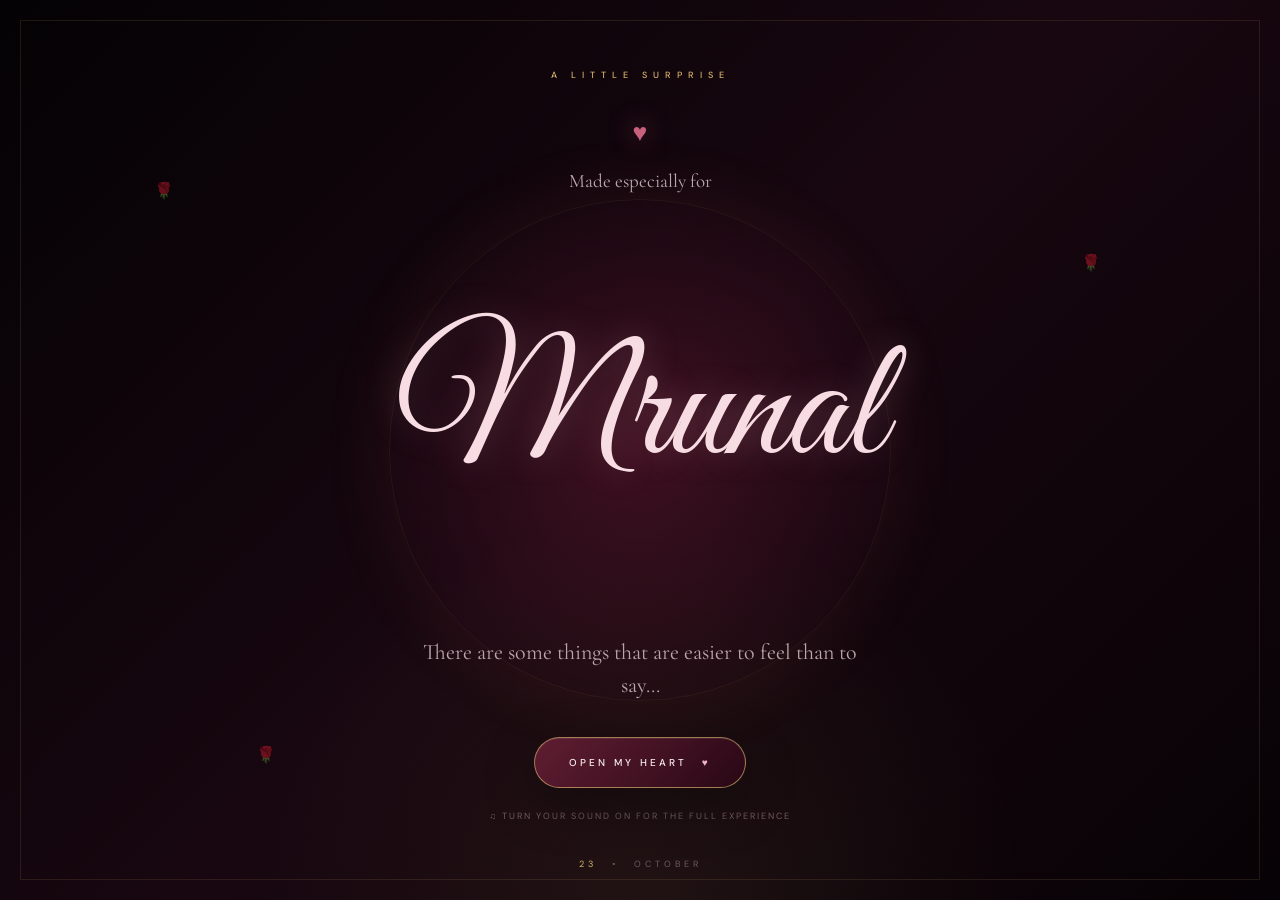
==== index.html @ 551e1558 "Move website files to root" ====
```html
<!DOCTYPE html>
<html lang="en">
<head>
    <meta charset="UTF-8">

    <meta name="viewport"
          content="width=device-width, initial-scale=1.0">

    <meta name="theme-color" content="#090306">

    <meta name="description"
          content="A special birthday surprise made with love for Mrunal.">

    <title>For Mrunal ❤️</title>

    <!-- Google Fonts -->
    <link rel="preconnect" href="https://fonts.googleapis.com">
    <link rel="preconnect"
          href="https://fonts.gstatic.com"
          crossorigin>

    <link href="https://fonts.googleapis.com/css2?family=Cormorant+Garamond:wght@300;400;500;600;700&family=DM+Sans:wght@300;400;500;600&family=Great+Vibes&display=swap"
          rel="stylesheet">

    <link rel="stylesheet" href="style.css">
</head>

<body>

    <!-- =========================================
         BACKGROUND
    ========================================== -->

    <div class="ambient-background">
        <div class="ambient-orb orb-one"></div>
        <div class="ambient-orb orb-two"></div>
        <div class="ambient-orb orb-three"></div>
    </div>


    <!-- =========================================
         MUSIC
    ========================================== -->

    <audio id="backgroundMusic"
           src="music/romantic_birthday_instrumental.mp3"
           loop>
    </audio>


    <!-- =========================================
         INTRO / OPENING
    ========================================== -->

    <section id="intro" class="intro-screen">

        <div class="intro-stars"></div>

        <div class="intro-petal petal-one">🌹</div>
        <div class="intro-petal petal-two">🌹</div>
        <div class="intro-petal petal-three">🌹</div>

        <div class="intro-content">

            <div class="intro-topline">
                A LITTLE SURPRISE
            </div>

            <div class="intro-heart">
                <span>♥</span>
            </div>

            <p class="intro-from">
                Made especially for
            </p>

            <h1 class="intro-name">
                Mrunal
            </h1>

            <p class="intro-message">
                There are some things that are
                easier to feel than to say...
            </p>

            <button id="openButton"
                    class="main-button">

                <span class="button-shine"></span>

                Open My Heart
                <b>♥</b>

            </button>

            <p class="sound-note">
                ♫ Turn your sound on for the full experience
            </p>

        </div>

        <div class="intro-bottom">
            <span>23</span>
            <i>•</i>
            <span>OCTOBER</span>
        </div>

    </section>


    <!-- =========================================
         MAIN WEBSITE
    ========================================== -->

    <main id="mainContent" class="hidden">


        <!-- =====================================
             HERO
        ====================================== -->

        <section class="hero section">

            <div class="hero-noise"></div>

            <div class="hero-glow"></div>

            <div class="hero-content">

                <div class="hero-date">
                    23 · OCTOBER · YOUR DAY
                </div>

                <p class="hero-small">
                   To The Girl Who make my life Beautiful
                </p>

                <h2>
                    Happy Birthday
                </h2>

                <h1 class="script hero-name">
                    Mrunal
                </h1>

                <div class="ornament">
                    <span></span>
                    <b>♥</b>
                    <span></span>
                </div>

                <p class="hero-description">
                    Today isn't just another date on the calendar.
                    It's the day the world became a little brighter
                    because you were born.
                </p>

                <div class="scroll-cue">
                    <span>OUR STORY BEGINS</span>
                    <div class="scroll-line"></div>
                    <div class="scroll-arrow">↓</div>
                </div>

            </div>

        </section>


        <!-- =====================================
             VIDEO
        ====================================== -->

        <section id="videoSection"
                 class="video-section section">

            <div class="section-heading reveal">

                <p class="eyebrow">
                    A LITTLE MEMORY
                </p>

                <h2>
                    Press play,
                    <br>
                    <em>and think of us.</em>
                </h2>

                <div class="gold-line"></div>

                <p>
                    I made this little piece of our story
                    especially for you.
                </p>

            </div>

            <div class="video-frame reveal">

                <div class="video-corner top-left"></div>
                <div class="video-corner top-right"></div>
                <div class="video-corner bottom-left"></div>
                <div class="video-corner bottom-right"></div>

                <video id="birthdayVideo"
                       playsinline
                       controls
                       preload="metadata">

                    <source src="video/mrunal-video.mp4"
                            type="video/mp4">

                    Your browser does not support video.
                </video>

            </div>

            <p class="video-note">
                Watch until the end, beautiful. ❤️
            </p>

        </section>


        <!-- =====================================
             LOVE LETTER
        ====================================== -->

        <section id="letterSection"
                 class="letter-section section">

            <div class="letter-wrapper">

                <div class="section-heading reveal">

                    <p class="eyebrow">
                        FROM MY HEART
                    </p>

                    <h2>
                        Words I wish
                        <br>
                        I could whisper to you
                    </h2>

                    <div class="gold-line"></div>

                </div>


                <div class="letter-card reveal">

                    <div class="letter-top">
                        <span>♥</span>
                        <small>FOR MRUNAL</small>
                        <span>♥</span>
                    </div>

                    <div class="letter-content">

                        <p class="letter-opening">
                            My dearest Mrunal,
                        </p>

                        <p>
                            I don't know if words will ever be enough
                            to explain what you mean to me, but today
                            I want to try.
                        </p>

                        <p>
                            You came into my life and somehow made
                            ordinary moments feel special. A simple
                            conversation, a smile, a look at you —
                            somehow all of it became a memory I want
                            to keep forever.
                        </p>

                        <p>
                            I love the little things about you.
                            The way you smile. The way you laugh.
                            The way you make even the smallest moments
                            feel important.
                        </p>

                        <p>
                            Sometimes I catch myself thinking about
                            how lucky I am that our paths crossed.
                            And honestly, I hope I never stop feeling
                            that way.
                        </p>

                        <p>
                            On your birthday, I just want you to know
                            how incredibly special you are to me.
                        </p>

                        <p>
                            I hope this new year of your life brings
                            you everything your heart wishes for.
                            And I hope I get to be there beside you,
                            making memories with you along the way.
                        </p>

                        <p>
                            No matter how many birthdays come and go,
                            I hope I always get the chance to remind
                            you how much you mean to me.
                        </p>

                        <p class="letter-ending">
                            Happy Birthday, beautiful.
                        </p>

                        <p class="signature">
                            Forever yours,
                            <br>
                            <span>Niranjan</span>
                        </p>

                    </div>

                    <div class="letter-seal">
                        ♥
                    </div>

                </div>

            </div>

        </section>


        <!-- =====================================
             MEMORIES
        ====================================== -->

        <section class="memories-section section">

            <div class="section-heading reveal">

                <p class="eyebrow">
                    OUR LITTLE WORLD
                </p>

                <h2>
                    Moments I never
                    <br>
                    want to forget
                </h2>

                <div class="gold-line"></div>

                <p>
                    Eight little pieces of our story.
                    And somehow, every picture has you in it.
                </p>

            </div>


            <div class="memory-grid">

                <div class="memory-card memory-one reveal">
                    <img src="images/photo1.png"
                         alt="Our memory">

                    <div class="memory-overlay">
                        <span>One of my favorites</span>
                        <b>♥</b>
                    </div>
                </div>


                <div class="memory-card memory-two reveal">
                    <img src="images/photo2.png"
                         alt="Our memory">

                    <div class="memory-overlay">
                        <span>A beautiful moment</span>
                        <b>♥</b>
                    </div>
                </div>


                <div class="memory-card memory-three reveal">
                    <img src="images/photo3.png"
                         alt="Our memory">

                    <div class="memory-overlay">
                        <span>That smile...</span>
                        <b>♥</b>
                    </div>
                </div>


                <div class="memory-card memory-four reveal">
                    <img src="images/photo4.png"
                         alt="Our memory">

                    <div class="memory-overlay">
                        <span>Forever memorable</span>
                        <b>♥</b>
                    </div>
                </div>


                <div class="memory-card memory-five reveal">
                    <img src="images/photo5.png"
                         alt="Our memory">

                    <div class="memory-overlay">
                        <span>Just us</span>
                        <b>♥</b>
                    </div>
                </div>


                <div class="memory-card memory-six reveal">
                    <img src="images/photo6.png"
                         alt="Our memory">

                    <div class="memory-overlay">
                        <span>Another little memory</span>
                        <b>♥</b>
                    </div>
                </div>


                <div class="memory-card memory-seven reveal">
                    <img src="images/photo7.png"
                         alt="Our memory">

                    <div class="memory-overlay">
                        <span>Always you</span>
                        <b>♥</b>
                    </div>
                </div>


                <div class="memory-card memory-eight reveal">
                    <img src="images/photo8.png"
                         alt="Our memory">

                    <div class="memory-overlay">
                        <span>My favorite person</span>
                        <b>♥</b>
                    </div>
                </div>

            </div>

        </section>


        <!-- =====================================
             LOVE REASONS
        ====================================== -->

        <section class="love-section section">

            <div class="section-heading reveal">

                <p class="eyebrow">
                    IF YOU EVER WONDER
                </p>

                <h2>
                    Why you mean
                    <br>
                    so much to me
                </h2>

                <div class="gold-line"></div>

            </div>


            <div class="love-grid">

                <article class="love-card reveal">

                    <div class="love-number">
                        01
                    </div>

                    <div class="love-icon">
                        ♥
                    </div>

                    <h3>
                        Your smile
                    </h3>

                    <p>
                        Somehow your smile can make even
                        the longest day feel a little lighter.
                    </p>

                </article>


                <article class="love-card reveal">

                    <div class="love-number">
                        02
                    </div>

                    <div class="love-icon">
                        ✦
                    </div>

                    <h3>
                        Your heart
                    </h3>

                    <p>
                        The kindness and warmth you carry
                        is something I admire more than words.
                    </p>

                </article>


                <article class="love-card reveal">

                    <div class="love-number">
                        03
                    </div>

                    <div class="love-icon">
                        ∞
                    </div>

                    <h3>
                        Being yourself
                    </h3>

                    <p>
                        I love you for exactly who you are.
                        No pretending. Just you.
                    </p>

                </article>


                <article class="love-card reveal">

                    <div class="love-number">
                        04
                    </div>

                    <div class="love-icon">
                        ♡
                    </div>

                    <h3>
                        The little things
                    </h3>

                    <p>
                        The tiny moments with you are often
                        the ones I remember the most.
                    </p>

                </article>

            </div>

        </section>


        <!-- =====================================
             SPECIAL MESSAGE
        ====================================== -->

        <section class="message-section section">

            <div class="message-stars"></div>

            <div class="message-container reveal">

                <p class="eyebrow">
                    ONE MORE THING
                </p>

                <h2>
                    If I could give you
                    <br>
                    one thing...
                </h2>

                <div class="gold-line"></div>

                <p class="big-message">
                    I would give you the ability
                    to see yourself through my eyes.
                </p>

                <div class="quote-mark">
                    “
                </div>

                <p class="message-small">
                    Then you would finally understand
                    just how beautiful, precious,
                    and special you are to me.
                </p>

            </div>

        </section>


        <!-- =====================================
             FINAL SURPRISE
        ====================================== -->

        <section class="final-section section">

            <div class="final-background-hearts"></div>

            <div id="heartExplosion"></div>

            <div class="final-content reveal">

                <div class="final-orbit">
                    <span>♥</span>
                </div>

                <div class="final-heart">
                    ♥
                </div>

                <p class="eyebrow">
                    AND FINALLY...
                </p>

                <h1 class="script">
                    Mrunal
                </h1>

                <div class="ornament">
                    <span></span>
                    <b>♥</b>
                    <span></span>
                </div>

                <p class="final-text">
                    Here's to more laughter,
                    more adventures,
                    more late-night conversations,
                    more memories,
                    and more moments together.
                </p>

                <p class="forever">
                    I love you ❤️
                </p>

                <p class="from">
                    — Niranjan
                </p>

                <button id="celebrateButton"
                        class="main-button celebration-button">

                    One More Surprise
                    <b>✨</b>

                </button>

            </div>

        </section>


        <!-- =====================================
             FOOTER
        ====================================== -->

        <footer>

            <div class="footer-heart">
                ♥
            </div>

            <p>
                Made with love by Niranjan
            </p>

            <span>
                For Mrunal · 23 October
            </span>

            <small>
                Some people become memories.
                You became my favorite one.
            </small>

        </footer>

    </main>


    <!-- =========================================
         MUSIC BUTTON
    ========================================== -->

    <button id="musicButton"
            class="music-button"
            aria-label="Toggle music">

        <span id="musicIcon">♫</span>

    </button>


    <!-- =========================================
         CURSOR HEART
    ========================================== -->

    <div id="cursorHeart">♥</div>


    <script src="script.js"></script>

</body>
</html>
```
---- style.css ----
```css
/* =========================================================
   ROMANTIC BIRTHDAY WEBSITE
   FOR MRUNAL ❤️
========================================================= */


/* =========================================================
   RESET
========================================================= */

* {
    margin: 0;
    padding: 0;
    box-sizing: border-box;
}

html {
    scroll-behavior: smooth;
}

body {
    background: #090306;
    color: #f9edf0;
    font-family: "DM Sans", sans-serif;
    overflow-x: hidden;
}

body.no-scroll {
    overflow: hidden;
}

img {
    width: 100%;
    display: block;
}

button {
    font-family: inherit;
}

button:focus-visible {
    outline: 2px solid #d9b56d;
    outline-offset: 4px;
}


/* =========================================================
   VARIABLES
========================================================= */

:root {

    --black: #090306;
    --deep-black: #050204;

    --wine: #3c0e1d;
    --wine-light: #681f36;

    --rose: #c9617d;
    --rose-light: #f0b4c4;
    --rose-pale: #f7dce3;

    --cream: #f9edf0;

    --gold: #d9b56d;
    --gold-light: #f0d79d;

    --muted: #bda8ae;
    --muted-dark: #79636a;

    --glass: rgba(255,255,255,.035);

    --border:
        rgba(217,181,109,.18);
}


/* =========================================================
   AMBIENT BACKGROUND
========================================================= */

.ambient-background {
    position: fixed;
    inset: 0;

    pointer-events: none;

    z-index: -5;

    overflow: hidden;

    background:
        radial-gradient(
            circle at 50% 20%,
            rgba(91,22,45,.18),
            transparent 35%
        ),
        #090306;
}

.ambient-orb {
    position: absolute;

    width: 40vw;
    height: 40vw;

    border-radius: 50%;

    filter: blur(100px);

    opacity: .15;

    animation: orbFloat 14s ease-in-out infinite alternate;
}

.orb-one {
    background: #8b3152;

    top: -15%;
    left: -15%;
}

.orb-two {
    background: #d9b56d;

    right: -20%;
    top: 30%;

    animation-delay: -5s;
}

.orb-three {
    background: #6b1736;

    left: 30%;
    bottom: -25%;

    animation-delay: -9s;
}

@keyframes orbFloat {

    from {
        transform: translate(0,0) scale(1);
    }

    to {
        transform: translate(50px,30px) scale(1.15);
    }
}


/* =========================================================
   INTRO
========================================================= */

.intro-screen {
    position: fixed;

    inset: 0;

    z-index: 9999;

    display: flex;
    align-items: center;
    justify-content: center;

    text-align: center;

    overflow: hidden;

    background:
        radial-gradient(
            circle at center,
            rgba(108,27,53,.45),
            transparent 38%
        ),
        radial-gradient(
            circle at 50% 100%,
            rgba(217,181,109,.08),
            transparent 35%
        ),
        linear-gradient(
            135deg,
            #040204,
            #180710,
            #070205
        );

    transition:
        opacity 1.4s ease,
        visibility 1.4s ease;
}

.intro-screen.hide {
    opacity: 0;
    visibility: hidden;
    pointer-events: none;
}

.intro-screen::before {
    content: "";

    position: absolute;

    inset: 20px;

    border: 1px solid rgba(217,181,109,.12);

    pointer-events: none;
}

.intro-screen::after {
    content: "";

    position: absolute;

    width: 500px;
    height: 500px;

    border-radius: 50%;

    border: 1px solid rgba(217,181,109,.07);

    box-shadow:
        0 0 100px rgba(217,181,109,.04);

    animation: introRing 12s linear infinite;
}

@keyframes introRing {

    from {
        transform: rotate(0deg) scale(.8);
    }

    to {
        transform: rotate(360deg) scale(1.15);
    }
}

.intro-content {
    position: relative;

    z-index: 3;

    max-width: 700px;

    padding: 30px;
}

.intro-topline {
    color: var(--gold);

    font-size: 9px;

    letter-spacing: 6px;

    font-weight: 500;
}

.intro-heart {
    margin: 35px 0 20px;

    font-size: 25px;

    color: var(--rose);

    animation: introHeart 2s ease-in-out infinite;
}

.intro-heart span {
    display: inline-block;

    text-shadow:
        0 0 25px rgba(201,97,125,.6);
}

@keyframes introHeart {

    0%,100% {
        transform: scale(1);
    }

    50% {
        transform: scale(1.25);
    }
}

.intro-from {
    color: var(--muted);

    font-family: "Cormorant Garamond", serif;

    font-size: 19px;

    margin-bottom: 5px;
}

.intro-name {
    font-family: "Great Vibes", cursive;

    font-weight: 400;

    font-size: clamp(90px,15vw,170px);

    line-height: .95;

    color: var(--rose-pale);

    text-shadow:
        0 0 35px rgba(240,180,196,.25);

    animation: nameGlow 4s ease-in-out infinite alternate;
}

@keyframes nameGlow {

    from {
        text-shadow:
            0 0 20px rgba(240,180,196,.15);
    }

    to {
        text-shadow:
            0 0 50px rgba(240,180,196,.4);
    }
}

.intro-message {
    max-width: 440px;

    margin: 25px auto 35px;

    color: #bca6ad;

    font-family: "Cormorant Garamond", serif;

    font-size: 22px;

    line-height: 1.5;
}

.sound-note {
    margin-top: 22px;

    color: #715b63;

    font-size: 9px;

    letter-spacing: 2px;

    text-transform: uppercase;
}

.intro-bottom {
    position: absolute;

    bottom: 30px;
    left: 0;
    right: 0;

    display: flex;

    justify-content: center;

    gap: 15px;

    color: #6f5960;

    font-size: 9px;

    letter-spacing: 4px;
}

.intro-bottom span:first-child {
    color: var(--gold);
}


/* =========================================================
   PETALS
========================================================= */

.intro-petal {
    position: absolute;

    opacity: .5;

    filter: grayscale(.2);

    animation: petalFloat 8s ease-in-out infinite;
}

.petal-one {
    left: 12%;
    top: 20%;

    animation-delay: -2s;
}

.petal-two {
    right: 14%;
    top: 28%;

    animation-delay: -5s;
}

.petal-three {
    left: 20%;
    bottom: 15%;

    animation-delay: -7s;
}

@keyframes petalFloat {

    0%,100% {
        transform:
            translateY(0)
            rotate(0deg);
    }

    50% {
        transform:
            translateY(-30px)
            rotate(25deg);
    }
}


/* =========================================================
   BUTTON
========================================================= */

.main-button {
    position: relative;

    border: 1px solid rgba(217,181,109,.65);

    background:
        linear-gradient(
            135deg,
            rgba(104,31,54,.9),
            rgba(42,8,22,.95)
        );

    color: var(--cream);

    padding: 18px 34px;

    border-radius: 100px;

    font-size: 10px;

    font-weight: 500;

    letter-spacing: 3px;

    text-transform: uppercase;

    cursor: pointer;

    overflow: hidden;

    box-shadow:
        0 15px 50px rgba(0,0,0,.35),
        inset 0 1px rgba(255,255,255,.08);

    transition:
        transform .4s ease,
        box-shadow .4s ease;
}

.main-button b {
    margin-left: 9px;

    color: var(--rose-light);
}

.button-shine {
    position: absolute;

    top: 0;
    left: -100%;

    width: 70%;
    height: 100%;

    background:
        linear-gradient(
            90deg,
            transparent,
            rgba(255,255,255,.2),
            transparent
        );

    transform: skewX(-20deg);

    transition: left .8s ease;
}

.main-button:hover .button-shine {
    left: 140%;
}

.main-button:hover {
    transform: translateY(-5px);

    box-shadow:
        0 20px 60px rgba(0,0,0,.5),
        0 0 30px rgba(217,181,109,.08);
}

.main-button:active {
    transform: translateY(-1px);
}


/* =========================================================
   MAIN
========================================================= */

.hidden {
    display: none;
}


/* =========================================================
   GENERAL SECTIONS
========================================================= */

.section {
    position: relative;

    min-height: 100vh;

    padding:
        140px 7vw;

    display: flex;

    flex-direction: column;

    justify-content: center;
}

.section-heading {
    position: relative;

    text-align: center;

    max-width: 800px;

    margin:
        0 auto 70px;
}

.eyebrow {
    color: var(--gold);

    font-size: 9px;

    letter-spacing: 5px;

    text-transform: uppercase;

    margin-bottom: 22px;
}

.section-heading h2 {
    font-family: "Cormorant Garamond", serif;

    font-size:
        clamp(48px, 7vw, 82px);

    font-weight: 400;

    line-height: .95;

    letter-spacing: -.5px;
}

.section-heading h2 em {
    color: var(--rose-light);

    font-weight: 400;
}

.section-heading > p:last-child {
    color: var(--muted);

    font-family: "Cormorant Garamond", serif;

    font-size: 20px;

    line-height: 1.6;

    margin-top: 25px;
}

.gold-line {
    position: relative;

    width: 80px;
    height: 1px;

    margin: 28px auto;

    background: var(--gold);
}

.gold-line::before,
.gold-line::after {
    content: "";

    position: absolute;

    top: 50%;

    width: 5px;
    height: 5px;

    border: 1px solid var(--gold);

    transform: translateY(-50%) rotate(45deg);
}

.gold-line::before {
    left: -8px;
}

.gold-line::after {
    right: -8px;
}


/* =========================================================
   HERO
========================================================= */

.hero {
    min-height: 100vh;

    overflow: hidden;

    background:
        radial-gradient(
            circle at 50% 40%,
            rgba(117,32,60,.25),
            transparent 38%
        );
}

.hero::before {
    content: "";

    position: absolute;

    inset: 0;

    background:
        linear-gradient(
            rgba(8,3,6,.15),
            rgba(8,3,6,.7)
        );
}

.hero::after {
    content: "";

    position: absolute;

    left: 50%;
    bottom: -300px;

    width: 700px;
    height: 700px;

    border-radius: 50%;

    border: 1px solid rgba(217,181,109,.06);

    transform: translateX(-50%);
}

.hero-content {
    position: relative;

    z-index: 2;

    text-align: center;

    max-width: 900px;

    margin: auto;
}

.hero-date {
    color: var(--gold);

    font-size: 9px;

    letter-spacing: 6px;

    margin-bottom: 35px;
}

.hero-small {
    color: #947d84;

    font-family: "Cormorant Garamond", serif;

    font-size: 18px;

    margin-bottom: 12px;
}

.hero h2 {
    font-family: "Cormorant Garamond", serif;

    font-size:
        clamp(45px, 7vw, 85px);

    font-weight: 300;

    line-height: .95;
}

.script {
    font-family: "Great Vibes", cursive;

    font-weight: 400;
}

.hero-name {
    color: var(--rose-light);

    font-size:
        clamp(100px, 16vw, 185px);

    line-height: .95;

    text-shadow:
        0 0 40px rgba(201,97,125,.2);
}

.ornament {
    display: flex;

    align-items: center;

    justify-content: center;

    gap: 15px;

    margin: 25px auto;
}

.ornament span {
    width: 55px;
    height: 1px;

    background:
        linear-gradient(
            90deg,
            transparent,
            var(--gold)
        );
}

.ornament span:last-child {
    background:
        linear-gradient(
            90deg,
            var(--gold),
            transparent
        );
}

.ornament b {
    color: var(--gold);

    font-size: 12px;
}

.hero-description {
    max-width: 560px;

    margin: 25px auto;

    color: var(--muted);

    font-family: "Cormorant Garamond", serif;

    font-size: 22px;

    line-height: 1.6;
}

.scroll-cue {
    margin-top: 75px;

    color: #705a62;

    font-size: 8px;

    letter-spacing: 4px;
}

.scroll-line {
    width: 1px;
    height: 35px;

    margin: 13px auto;

    background:
        linear-gradient(
            var(--gold),
            transparent
        );
}

.scroll-arrow {
    color: var(--gold);

    font-size: 17px;

    animation: scrollBounce 2s infinite;
}

@keyframes scrollBounce {

    0%,100% {
        transform: translateY(0);
    }

    50% {
        transform: translateY(7px);
    }
}


/* =========================================================
   VIDEO
========================================================= */

.video-section {
    background:
        linear-gradient(
            180deg,
            #090306,
            #12060c,
            #090306
        );
}

.video-frame {
    position: relative;

    width: min(1050px, 100%);

    margin: 0 auto;

    padding: 9px;

    background:
        linear-gradient(
            135deg,
            rgba(217,181,109,.22),
            rgba(255,255,255,.03),
            rgba(217,181,109,.15)
        );

    box-shadow:
        0 40px 120px rgba(0,0,0,.65);
}

.video-frame video {
    display: block;

    width: 100%;

    max-height: 72vh;

    background: #030103;
}

.video-corner {
    position: absolute;

    width: 35px;
    height: 35px;

    z-index: 2;

    pointer-events: none;
}

.top-left {
    top: -4px;
    left: -4px;

    border-top: 1px solid var(--gold);
    border-left: 1px solid var(--gold);
}

.top-right {
    top: -4px;
    right: -4px;

    border-top: 1px solid var(--gold);
    border-right: 1px solid var(--gold);
}

.bottom-left {
    bottom: -4px;
    left: -4px;

    border-bottom: 1px solid var(--gold);
    border-left: 1px solid var(--gold);
}

.bottom-right {
    bottom: -4px;
    right: -4px;

    border-bottom: 1px solid var(--gold);
    border-right: 1px solid var(--gold);
}

.video-note {
    text-align: center;

    margin-top: 22px;

    color: #806a72;

    font-family: "Cormorant Garamond", serif;

    font-size: 18px;
}


/* =========================================================
   LETTER
========================================================= */

.letter-section {
    background:
        radial-gradient(
            circle at center,
            rgba(106,29,53,.18),
            transparent 45%
        );
}

.letter-wrapper {
    width: min(900px, 100%);

    margin: auto;
}

.letter-card {
    position: relative;

    overflow: hidden;

    padding:
        clamp(35px, 7vw, 80px);

    background:
        linear-gradient(
            145deg,
            rgba(56,17,31,.92),
            rgba(21,6,13,.97)
        );

    border: 1px solid rgba(217,181,109,.22);

    box-shadow:
        0 40px 100px rgba(0,0,0,.45),
        inset 0 1px rgba(255,255,255,.035);
}

.letter-card::before {
    content: "";

    position: absolute;

    inset: 12px;

    border: 1px solid rgba(217,181,109,.07);

    pointer-events: none;
}

.letter-top {
    display: flex;

    align-items: center;

    justify-content: center;

    gap: 20px;

    margin-bottom: 45px;

    color: var(--gold);
}

.letter-top span {
    font-size: 12px;
}

.letter-top small {
    font-size: 8px;

    letter-spacing: 4px;
}

.letter-content {
    position: relative;

    z-index: 2;
}

.letter-card p {
    color: #d4c0c6;

    font-family: "Cormorant Garamond", serif;

    font-size: 21px;

    line-height: 1.85;

    margin-bottom: 25px;
}

.letter-opening {
    color: var(--rose-light) !important;

    font-size: 31px !important;

    margin-bottom: 30px !important;
}

.letter-ending {
    color: #f0d8df !important;

    font-size: 27px !important;

    margin-top: 50px;
}

.signature {
    text-align: right;

    color: #8f777f !important;

    margin-top: 35px;
}

.signature span {
    display: inline-block;

    color: var(--rose-light);

    font-family: "Great Vibes", cursive;

    font-size: 52px;

    margin-top: 5px;
}

.letter-seal {
    position: absolute;

    right: 30px;
    bottom: 25px;

    display: flex;

    align-items: center;
    justify-content: center;

    width: 55px;
    height: 55px;

    border-radius: 50%;

    color: var(--gold);

    font-size: 18px;

    border: 1px solid rgba(217,181,109,.3);

    background: rgba(217,181,109,.04);

    transform: rotate(-12deg);
}


/* =========================================================
   MEMORIES
========================================================= */

.memories-section {
    background: #070205;
}

.memory-grid {
    width: min(1200px, 100%);

    margin: 0 auto;

    display: grid;

    grid-template-columns:
        repeat(4, 1fr);

    grid-auto-rows: 250px;

    gap: 14px;
}

.memory-card {
    position: relative;

    overflow: hidden;

    background: #12060c;

    border: 1px solid rgba(255,255,255,.08);

    box-shadow:
        0 15px 50px rgba(0,0,0,.25);

    transition:
        transform .5s ease,
        border-color .5s ease;
}

.memory-card::after {
    content: "";

    position: absolute;

    inset: 0;

    background:
        linear-gradient(
            135deg,
            rgba(255,255,255,.05),
            transparent 35%
        );

    pointer-events: none;
}

.memory-card:hover {
    transform: translateY(-7px);

    border-color:
        rgba(217,181,109,.35);
}

.memory-card img {
    width: 100%;
    height: 100%;

    object-fit: cover;

    transition:
        transform 1s cubic-bezier(.2,.7,.2,1),
        filter .7s ease;
}

.memory-card:hover img {
    transform: scale(1.08);

    filter:
        brightness(.75)
        saturate(1.1);
}

.memory-one {
    grid-column: span 2;
    grid-row: span 2;
}

.memory-five {
    grid-column: span 2;
}

.memory-eight {
    grid-row: span 2;
}

.memory-overlay {
    position: absolute;

    left: 0;
    right: 0;
    bottom: 0;

    padding:
        60px 22px 20px;

    background:
        linear-gradient(
            transparent,
            rgba(0,0,0,.85)
        );

    transform: translateY(8px);

    opacity: 0;

    transition:
        opacity .4s ease,
        transform .4s ease;
}

.memory-card:hover .memory-overlay {
    opacity: 1;

    transform: translateY(0);
}

.memory-overlay span {
    color: white;

    font-family: "Cormorant Garamond", serif;

    font-size: 21px;
}

.memory-overlay b {
    color: var(--rose-light);

    margin-left: 8px;
}


/* =========================================================
   LOVE CARDS
========================================================= */

.love-section {
    background:
        linear-gradient(
            180deg,
            #090306,
            #150710,
            #090306
        );
}

.love-grid {
    width: min(1100px,100%);

    margin: auto;

    display: grid;

    grid-template-columns:
        repeat(2,1fr);

    gap: 20px;
}

.love-card {
    position: relative;

    min-height: 290px;

    padding: 45px;

    overflow: hidden;

    border: 1px solid rgba(217,181,109,.13);

    background:
        linear-gradient(
            145deg,
            rgba(255,255,255,.035),
            rgba(255,255,255,.012)
        );

    transition:
        transform .5s ease,
        border-color .5s ease,
        background .5s ease;
}

.love-card::before {
    content: "";

    position: absolute;

    width: 200px;
    height: 200px;

    right: -100px;
    bottom: -100px;

    border-radius: 50%;

    background:
        rgba(201,97,125,.08);

    transition:
        transform .6s ease;
}

.love-card:hover {
    transform: translateY(-9px);

    border-color:
        rgba(217,181,109,.3);

    background:
        rgba(103,29,52,.13);
}

.love-card:hover::before {
    transform: scale(1.6);
}

.love-number {
    color: #735c64;

    font-size: 9px;

    letter-spacing: 4px;
}

.love-icon {
    color: var(--rose);

    font-size: 30px;

    margin: 20px 0;
}

.love-card h3 {
    position: relative;

    font-family: "Cormorant Garamond", serif;

    font-size: 32px;

    font-weight: 500;

    margin-bottom: 10px;
}

.love-card p {
    position: relative;

    max-width: 420px;

    color: var(--muted);

    font-family: "Cormorant Garamond", serif;

    font-size: 18px;

    line-height: 1.65;
}


/* =========================================================
   MESSAGE
========================================================= */

.message-section {
    min-height: 90vh;

    overflow: hidden;

    text-align: center;

    background:
        radial-gradient(
            circle at center,
            rgba(112,29,57,.3),
            transparent 45%
        );
}

.message-container {
    position: relative;

    z-index: 2;

    max-width: 900px;

    margin: auto;
}

.message-container h2 {
    font-family: "Cormorant Garamond", serif;

    font-size:
        clamp(48px, 7vw, 80px);

    font-weight: 400;

    line-height: 1.02;
}

.big-message {
    color: #f1cbd4;

    font-family: "Cormorant Garamond", serif;

    font-size:
        clamp(32px,5vw,58px);

    line-height: 1.2;

    margin:
        55px auto 25px;

    max-width: 850px;
}

.quote-mark {
    color: var(--gold);

    font-family: "Cormorant Garamond", serif;

    font-size: 75px;

    line-height: .5;

    opacity: .5;

    margin-top: 40px;
}

.message-small {
    max-width: 620px;

    margin: auto;

    color: #9c858c;

    font-family: "Cormorant Garamond", serif;

    font-size: 21px;

    line-height: 1.6;
}


/* =========================================================
   FINAL SECTION
========================================================= */

.final-section {
    min-height: 100vh;

    overflow: hidden;

    text-align: center;

    background:
        radial-gradient(
            circle at center,
            rgba(122,35,65,.5),
            transparent 42%
        ),
        #070205;
}

.final-content {
    position: relative;

    z-index: 10;

    max-width: 800px;

    margin: auto;
}

.final-heart {
    color: #dc718d;

    font-size: 58px;

    text-shadow:
        0 0 35px rgba(220,113,141,.4);

    animation:
        finalHeartBeat 1.4s infinite;
}

@keyframes finalHeartBeat {

    0%,100% {
        transform: scale(1);
    }

    50% {
        transform: scale(1.18);
    }
}

.final-orbit {
    position: absolute;

    top: -35px;
    left: 50%;

    width: 160px;
    height: 160px;

    border: 1px solid rgba(217,181,109,.08);

    border-radius: 50%;

    transform:
        translateX(-50%)
        rotate(0deg);

    animation:
        orbitSpin 12s linear infinite;
}

.final-orbit span {
    position: absolute;

    top: -7px;
    left: 50%;

    color: var(--gold);

    font-size: 11px;

    transform: translateX(-50%);
}

@keyframes orbitSpin {

    to {
        transform:
            translateX(-50%)
            rotate(360deg);
    }
}

.final-content .script {
    color: var(--rose-light);

    font-size:
        clamp(105px,16vw,190px);

    line-height: .9;

    text-shadow:
        0 0 40px rgba(201,97,125,.22);
}

.final-text {
    max-width: 620px;

    margin: 30px auto;

    color: var(--muted);

    font-family: "Cormorant Garamond", serif;

    font-size: 23px;

    line-height: 1.65;
}

.forever {
    color: #efb3c2;

    font-family: "Great Vibes", cursive;

    font-size: 53px;

    margin:
        35px 0 5px;
}

.from {
    color: #806a72;

    margin-bottom: 38px;

    font-size: 11px;

    letter-spacing: 2px;
}

.celebration-button {
    margin-top: 5px;
}


/* =========================================================
   HEART PARTICLES
========================================================= */

.heart-particle {
    position: fixed;

    pointer-events: none;

    z-index: 8000;

    color: var(--rose-light);

    text-shadow:
        0 0 15px rgba(201,97,125,.4);

    animation:
        floatHeart 5s linear forwards;
}

@keyframes floatHeart {

    0% {
        transform:
            translateY(20px)
            rotate(0deg)
            scale(.5);

        opacity: 0;
    }

    15% {
        opacity: 1;
    }

    100% {
        transform:
            translateY(-110vh)
            rotate(360deg)
            scale(1.3);

        opacity: 0;
    }
}


/* =========================================================
   SPARKLES
========================================================= */

.sparkle {
    position: fixed;

    z-index: 7000;

    pointer-events: none;

    color: var(--gold);

    font-size: 12px;

    animation:
        sparkleAnimation 2s ease-out forwards;
}

@keyframes sparkleAnimation {

    0% {
        opacity: 0;
        transform: scale(0);
    }

    30% {
        opacity: 1;
        transform: scale(1.3);
    }

    100% {
        opacity: 0;
        transform: scale(0);
    }
}


/* =========================================================
   CONFETTI
========================================================= */

.confetti {
    position: fixed;

    top: -20px;

    z-index: 9000;

    pointer-events: none;

    animation:
        confettiFall 4s linear forwards;
}

@keyframes confettiFall {

    0% {
        transform:
            translateY(0)
            rotate(0deg);

        opacity: 1;
    }

    100% {
        transform:
            translateY(110vh)
            rotate(720deg);

        opacity: 0;
    }
}


/* =========================================================
   MUSIC BUTTON
========================================================= */

.music-button {
    position: fixed;

    right: 22px;
    bottom: 22px;

    z-index: 5000;

    width: 52px;
    height: 52px;

    border-radius: 50%;

    border: 1px solid rgba(217,181,109,.45);

    background:
        rgba(28,7,15,.9);

    color: var(--gold);

    cursor: pointer;

    font-size: 20px;

    backdrop-filter: blur(15px);

    box-shadow:
        0 10px 35px rgba(0,0,0,.35);

    transition:
        transform .3s ease;
}

.music-button:hover {
    transform: scale(1.08);
}

.music-button.playing {
    animation:
        musicPulse 1.5s infinite;
}

@keyframes musicPulse {

    0%,100% {
        box-shadow:
            0 0 0 0 rgba(217,181,109,.15);
    }

    50% {
        box-shadow:
            0 0 0 12px rgba(217,181,109,0);
    }
}


/* =========================================================
   CURSOR HEART
========================================================= */

#cursorHeart {
    position: fixed;

    z-index: 10000;

    pointer-events: none;

    color: rgba(217,181,109,.7);

    font-size: 10px;

    opacity: 0;

    transform:
        translate(-50%,-50%);

    transition:
        opacity .2s ease;
}


/* =========================================================
   FOOTER
========================================================= */

footer {
    padding:
        55px 20px 45px;

    text-align: center;

    background: #040204;

    color: #69535b;

    font-size: 9px;

    letter-spacing: 3px;

    text-transform: uppercase;
}

.footer-heart {
    color: var(--rose);

    font-size: 18px;

    margin-bottom: 20px;

    animation:
        finalHeartBeat 1.8s infinite;
}

footer span {
    display: block;

    color: #806b73;

    margin-top: 12px;
}

footer small {
    display: block;

    margin-top: 25px;

    color: #493a40;

    font-family: "Cormorant Garamond", serif;

    font-size: 14px;

    letter-spacing: 1px;

    text-transform: none;
}


/* =========================================================
   REVEAL ANIMATIONS
========================================================= */

.reveal {
    opacity: 0;

    transform:
        translateY(45px);

    transition:
        opacity 1s ease,
        transform 1s cubic-bezier(.2,.7,.2,1);
}

.reveal.visible {
    opacity: 1;

    transform:
        translateY(0);
}


/* =========================================================
   MEMORY STAGGER
========================================================= */

.memory-card:nth-child(2) {
    transition-delay: .08s;
}

.memory-card:nth-child(3) {
    transition-delay: .14s;
}

.memory-card:nth-child(4) {
    transition-delay: .20s;
}

.memory-card:nth-child(5) {
    transition-delay: .26s;
}

.memory-card:nth-child(6) {
    transition-delay: .32s;
}

.memory-card:nth-child(7) {
    transition-delay: .38s;
}

.memory-card:nth-child(8) {
    transition-delay: .44s;
}


/* =========================================================
   MOBILE
========================================================= */

@media (max-width: 800px) {

    .section {
        padding:
            100px 20px;
    }

    .section-heading {
        margin-bottom: 50px;
    }

    .intro-screen::before {
        inset: 12px;
    }

    .intro-screen::after {
        width: 350px;
        height: 350px;
    }

    .intro-message {
        font-size: 20px;
    }

    .hero-description {
        font-size: 20px;
    }

    .scroll-cue {
        margin-top: 50px;
    }

    .memory-grid {
        grid-template-columns:
            repeat(2,1fr);

        grid-auto-rows: 230px;

        gap: 9px;
    }

    .memory-one {
        grid-column: span 2;
        grid-row: span 2;
    }

    .memory-five {
        grid-column: span 2;
    }

    .memory-eight {
        grid-row: span 2;
    }

    .memory-overlay {
        opacity: 1;

        transform: translateY(0);

        padding:
            45px 12px 12px;
    }

    .memory-overlay span {
        font-size: 17px;
    }

    .love-grid {
        grid-template-columns: 1fr;
    }

    .love-card {
        min-height: 250px;

        padding: 32px;
    }

    .letter-card {
        padding:
            40px 25px;
    }

    .letter-card::before {
        inset: 8px;
    }

    .letter-card p {
        font-size: 19px;
    }

    .letter-opening {
        font-size: 27px !important;
    }

    .signature span {
        font-size: 45px;
    }

    .final-text {
        font-size: 20px;
    }

    .forever {
        font-size: 45px;
    }

}


/* =========================================================
   SMALL PHONES
========================================================= */

@media (max-width: 480px) {

    .section {
        padding:
            85px 17px;
    }

    .intro-content {
        padding: 20px;
    }

    .intro-topline {
        letter-spacing: 4px;
    }

    .intro-name {
        font-size: 90px;
    }

    .intro-message {
        font-size: 19px;
    }

    .main-button {
        padding:
            16px 24px;

        font-size: 9px;

        letter-spacing: 2px;
    }

    .hero-date {
        letter-spacing: 4px;
    }

    .hero-small {
        font-size: 16px;
    }

    .hero-description {
        font-size: 19px;
    }

    .memory-grid {
        grid-template-columns: 1fr;

        grid-auto-rows: 320px;
    }

    .memory-one,
    .memory-five,
    .memory-eight {
        grid-column: auto;
        grid-row: auto;
    }

    .memory-card {
        min-height: 320px;
    }

    .letter-card p {
        font-size: 18px;

        line-height: 1.75;
    }

    .letter-ending {
        font-size: 24px !important;
    }

    .love-card {
        padding: 28px;

        min-height: 230px;
    }

    .message-container h2 {
        font-size: 43px;
    }

    .big-message {
        font-size: 31px;
    }

    .message-small {
        font-size: 19px;
    }

    .music-button {
        width: 46px;
        height: 46px;

        right: 15px;
        bottom: 15px;
    }

    .intro-petal {
        display: none;
    }
}


/* =========================================================
   REDUCED MOTION
========================================================= */

@media (prefers-reduced-motion: reduce) {

    *,
    *::before,
    *::after {
        scroll-behavior: auto !important;

        animation-duration: .01ms !important;
        animation-iteration-count: 1 !important;

        transition-duration: .01ms !important;
    }
}
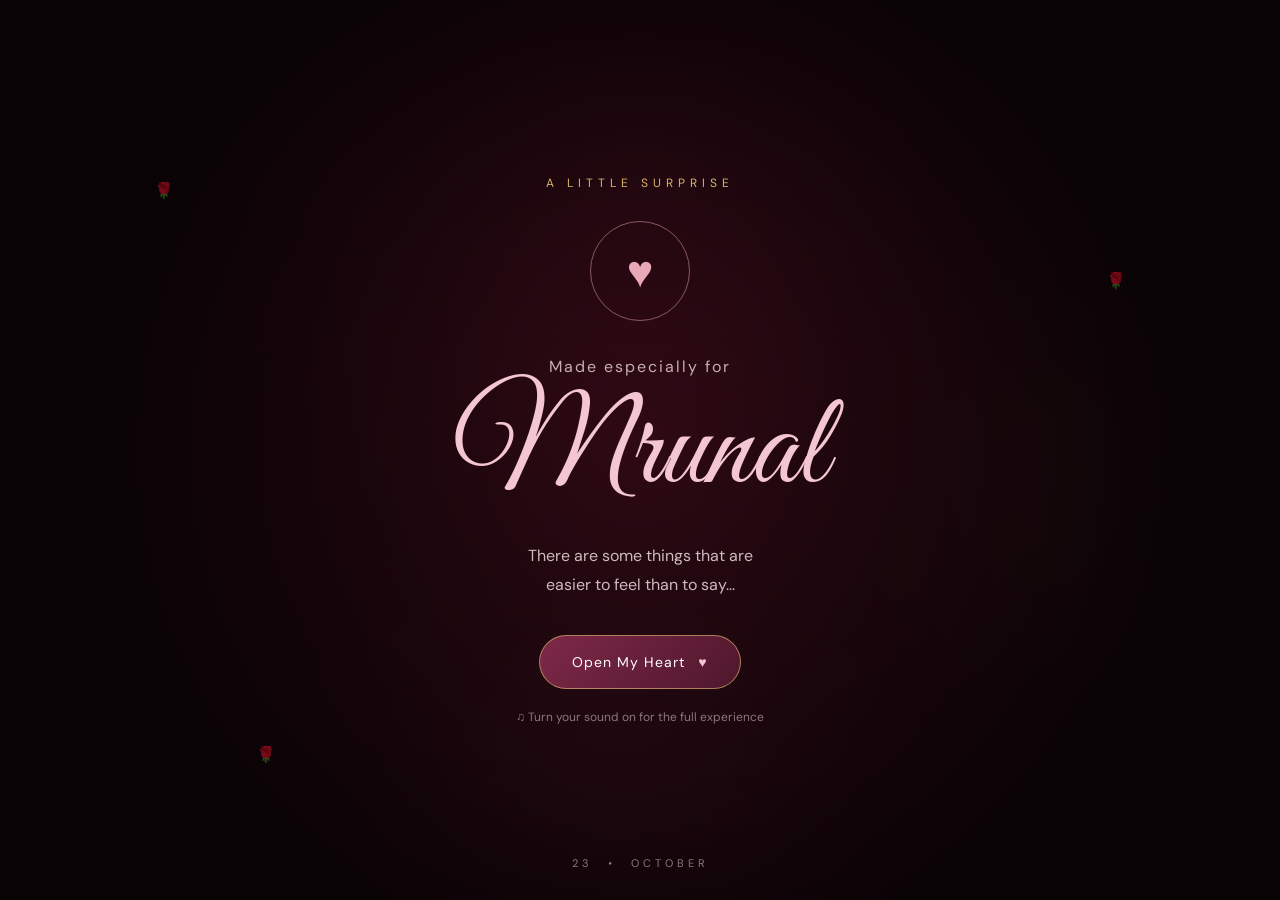
==== commit a6e2fb20: "Add birthday video, music and update photos" ====
--- a/index.html
+++ b/index.html
@@ -1,21 +1,27 @@
-```html
 <!DOCTYPE html>
 <html lang="en">
+
 <head>
+
     <meta charset="UTF-8">
 
     <meta name="viewport"
           content="width=device-width, initial-scale=1.0">
 
-    <meta name="theme-color" content="#090306">
+    <meta name="theme-color"
+          content="#090306">
 
     <meta name="description"
           content="A special birthday surprise made with love for Mrunal.">
 
     <title>For Mrunal ❤️</title>
 
-    <!-- Google Fonts -->
-    <link rel="preconnect" href="https://fonts.googleapis.com">
+
+    <!-- GOOGLE FONTS -->
+
+    <link rel="preconnect"
+          href="https://fonts.googleapis.com">
+
     <link rel="preconnect"
           href="https://fonts.gstatic.com"
           crossorigin>
@@ -23,66 +29,101 @@
     <link href="https://fonts.googleapis.com/css2?family=Cormorant+Garamond:wght@300;400;500;600;700&family=DM+Sans:wght@300;400;500;600&family=Great+Vibes&display=swap"
           rel="stylesheet">
 
-    <link rel="stylesheet" href="style.css">
+
+    <!-- CSS -->
+
+    <link rel="stylesheet"
+          href="style.css">
+
 </head>
 
+
 <body>
 
-    <!-- =========================================
-         BACKGROUND
-    ========================================== -->
+
+    <!-- =====================================================
+         AMBIENT BACKGROUND
+    ====================================================== -->
 
     <div class="ambient-background">
+
         <div class="ambient-orb orb-one"></div>
+
         <div class="ambient-orb orb-two"></div>
+
         <div class="ambient-orb orb-three"></div>
+
     </div>
 
 
-    <!-- =========================================
-         MUSIC
-    ========================================== -->
-
-    <audio id="backgroundMusic"
-           src="music/romantic_birthday_instrumental.mp3"
-           loop>
-    </audio>
-
-
-    <!-- =========================================
-         INTRO / OPENING
-    ========================================== -->
-
-    <section id="intro" class="intro-screen">
+
+<!-- =====================================================
+     BACKGROUND MUSIC
+====================================================== -->
+
+   <audio
+    id="backgroundMusic"
+    src="./music/romantic_birthday_instrumental.mp3.mp3"
+    loop
+    preload="auto">
+</audio>
+
+
+    <!-- =====================================================
+         INTRO SCREEN
+    ====================================================== -->
+
+    <section id="intro"
+             class="intro-screen">
+
 
         <div class="intro-stars"></div>
 
-        <div class="intro-petal petal-one">🌹</div>
-        <div class="intro-petal petal-two">🌹</div>
-        <div class="intro-petal petal-three">🌹</div>
+
+        <div class="intro-petal petal-one">
+            🌹
+        </div>
+
+        <div class="intro-petal petal-two">
+            🌹
+        </div>
+
+        <div class="intro-petal petal-three">
+            🌹
+        </div>
+
 
         <div class="intro-content">
+
 
             <div class="intro-topline">
                 A LITTLE SURPRISE
             </div>
 
+
             <div class="intro-heart">
                 <span>♥</span>
             </div>
+
 
             <p class="intro-from">
                 Made especially for
             </p>
 
+
             <h1 class="intro-name">
                 Mrunal
             </h1>
 
+
             <p class="intro-message">
+
                 There are some things that are
+                <br>
                 easier to feel than to say...
+
             </p>
+
 
             <button id="openButton"
                     class="main-button">
@@ -90,393 +131,591 @@
                 <span class="button-shine"></span>
 
                 Open My Heart
+
                 <b>♥</b>
 
             </button>
+
 
             <p class="sound-note">
                 ♫ Turn your sound on for the full experience
             </p>
 
+
         </div>
 
+
         <div class="intro-bottom">
+
             <span>23</span>
+
             <i>•</i>
+
             <span>OCTOBER</span>
+
         </div>
 
+
     </section>
 
 
-    <!-- =========================================
+
+    <!-- =====================================================
+         COUNTDOWN SCREEN
+    ====================================================== -->
+
+    <div id="countdownScreen"
+         class="countdown-screen hidden">
+
+
+        <div class="countdown-content">
+
+
+            <div id="countdownNumber">
+                3
+            </div>
+
+
+            <h2 id="birthdayMessage">
+                Happy Birthday,
+                <span>Mrunal</span> ❤️
+            </h2>
+
+
+        </div>
+
+
+    </div>
+
+
+
+    <!-- =====================================================
          MAIN WEBSITE
-    ========================================== -->
-
-    <main id="mainContent" class="hidden">
-
-
-        <!-- =====================================
+    ====================================================== -->
+
+    <main id="mainContent"
+          class="hidden">
+
+
+
+        <!-- =================================================
              HERO
-        ====================================== -->
+        ================================================== -->
 
         <section class="hero section">
 
+
             <div class="hero-noise"></div>
 
             <div class="hero-glow"></div>
 
+
             <div class="hero-content">
+
 
                 <div class="hero-date">
                     23 · OCTOBER · YOUR DAY
                 </div>
 
+
                 <p class="hero-small">
-                   To The Girl Who make my life Beautiful
-                </p>
+                    To The Girl Who Makes My Life Beautiful
+                </p>
+
 
                 <h2>
                     Happy Birthday
                 </h2>
 
+
                 <h1 class="script hero-name">
                     Mrunal
                 </h1>
 
+
                 <div class="ornament">
+
                     <span></span>
+
                     <b>♥</b>
+
                     <span></span>
-                </div>
+
+                </div>
+
 
                 <p class="hero-description">
-                    Today isn't just another date on the calendar.
-                    It's the day the world became a little brighter
-                    because you were born.
-                </p>
+
+                    Today isn't just another date
+                    on the calendar.
+
+                    <br>
+
+                    It's the day the world became
+                    a little brighter because you were born.
+
+                </p>
+
 
                 <div class="scroll-cue">
-                    <span>OUR STORY BEGINS</span>
+
+                    <span>
+                        OUR MEMORIES
+                    </span>
+
                     <div class="scroll-line"></div>
-                    <div class="scroll-arrow">↓</div>
-                </div>
-
-            </div>
+
+                    <div class="scroll-arrow">
+                        ↓
+                    </div>
+
+                </div>
+
+
+            </div>
+
 
         </section>
 
 
-        <!-- =====================================
+
+        <!-- =================================================
+             PHOTO SLIDESHOW
+        ================================================== -->
+
+        <section id="photosSection"
+                 class="photos-section section">
+
+
+            <div class="section-heading reveal">
+
+
+                <p class="eyebrow">
+                    OUR LITTLE WORLD
+                </p>
+
+
+                <h2>
+
+                    Every picture
+                    <br>
+
+                    tells a story
+
+                </h2>
+
+
+                <div class="gold-line"></div>
+
+
+                <p>
+                    A few moments I never want to forget.
+                </p>
+
+
+            </div>
+
+
+
+            <div class="photo-slideshow reveal">
+
+
+                <div class="slide active">
+
+                    <img src="images/photo1.png"
+                         alt="Our memory">
+
+                    <div class="slide-caption">
+                        One of my favorites ❤️
+                    </div>
+
+                </div>
+
+
+                <div class="slide">
+
+                    <img src="images/photo2.png"
+                         alt="Our memory">
+
+                    <div class="slide-caption">
+                        A beautiful moment ❤️
+                    </div>
+
+                </div>
+
+
+                <div class="slide">
+
+                    <img src="images/photo3.png"
+                         alt="Our memory">
+
+                    <div class="slide-caption">
+                        That smile...
+                    </div>
+
+                </div>
+
+
+                <div class="slide">
+
+                    <img src="images/photo4.png"
+                         alt="Our memory">
+
+                    <div class="slide-caption">
+                        Forever memorable
+                    </div>
+
+                </div>
+
+
+                <div class="slide">
+
+                    <img src="images/photo5.png"
+                         alt="Our memory">
+
+                    <div class="slide-caption">
+                        Just us ❤️
+                    </div>
+
+                </div>
+
+
+                <div class="slide">
+
+                    <img src="images/photo6.png"
+                         alt="Our memory">
+
+                    <div class="slide-caption">
+                        Another little memory
+                    </div>
+
+                </div>
+
+
+                <div class="slide">
+
+                    <img src="images/photo7.png"
+                         alt="Our memory">
+
+                    <div class="slide-caption">
+                        Always you
+                    </div>
+
+                </div>
+
+
+                <div class="slide">
+
+                    <img src="images/photo8.png"
+                         alt="Our memory">
+
+                    <div class="slide-caption">
+                        My favorite person ❤️
+                    </div>
+
+                </div>
+
+
+            </div>
+
+
+
+            <div class="slideshow-dots"
+                 id="slideshowDots">
+            </div>
+
+
+            <p class="photo-progress"
+               id="photoProgress">
+                1 / 8
+            </p>
+
+
+        </section>
+
+
+
+        <!-- =================================================
              VIDEO
-        ====================================== -->
+        ================================================== -->
 
         <section id="videoSection"
                  class="video-section section">
 
+
             <div class="section-heading reveal">
+
 
                 <p class="eyebrow">
                     A LITTLE MEMORY
                 </p>
 
+
                 <h2>
-                    Press play,
+
+                    Now watch
                     <br>
-                    <em>and think of us.</em>
+
+                    <em>this little surprise.</em>
+
                 </h2>
 
+
                 <div class="gold-line"></div>
+
 
                 <p>
                     I made this little piece of our story
                     especially for you.
                 </p>
 
-            </div>
+
+            </div>
+
+
 
             <div class="video-frame reveal">
 
+
                 <div class="video-corner top-left"></div>
+
                 <div class="video-corner top-right"></div>
+
                 <div class="video-corner bottom-left"></div>
+
                 <div class="video-corner bottom-right"></div>
+
 
                 <video id="birthdayVideo"
                        playsinline
                        controls
                        preload="metadata">
 
+
                     <source src="video/mrunal-video.mp4"
                             type="video/mp4">
 
+
                     Your browser does not support video.
+
+
                 </video>
 
-            </div>
+
+            </div>
+
 
             <p class="video-note">
+
                 Watch until the end, beautiful. ❤️
+
             </p>
 
+
         </section>
 
 
-        <!-- =====================================
+
+        <!-- =================================================
              LOVE LETTER
-        ====================================== -->
+        ================================================== -->
 
         <section id="letterSection"
                  class="letter-section section">
 
+
             <div class="letter-wrapper">
 
+
                 <div class="section-heading reveal">
+
 
                     <p class="eyebrow">
                         FROM MY HEART
                     </p>
 
+
                     <h2>
+
                         Words I wish
                         <br>
+
                         I could whisper to you
+
                     </h2>
 
+
                     <div class="gold-line"></div>
 
-                </div>
+
+                </div>
+
 
 
                 <div class="letter-card reveal">
 
+
                     <div class="letter-top">
+
                         <span>♥</span>
-                        <small>FOR MRUNAL</small>
+
+                        <small>
+                            FOR MRUNAL
+                        </small>
+
                         <span>♥</span>
-                    </div>
+
+                    </div>
+
+
 
                     <div class="letter-content">
+
 
                         <p class="letter-opening">
                             My dearest Mrunal,
                         </p>
 
+
                         <p>
-                            I don't know if words will ever be enough
-                            to explain what you mean to me, but today
-                            I want to try.
+
+                            I don't know if words will ever
+                            be enough to explain what you mean
+                            to me, but today I want to try.
+
                         </p>
 
+
                         <p>
-                            You came into my life and somehow made
-                            ordinary moments feel special. A simple
-                            conversation, a smile, a look at you —
-                            somehow all of it became a memory I want
-                            to keep forever.
+
+                            You came into my life and somehow
+                            made ordinary moments feel special.
+                            A simple conversation, a smile, a look
+                            at you — somehow all of it became a
+                            memory I want to keep forever.
+
                         </p>
 
+
                         <p>
+
                             I love the little things about you.
                             The way you smile. The way you laugh.
-                            The way you make even the smallest moments
-                            feel important.
+                            The way you make even the smallest
+                            moments feel important.
+
                         </p>
 
+
                         <p>
-                            Sometimes I catch myself thinking about
-                            how lucky I am that our paths crossed.
-                            And honestly, I hope I never stop feeling
-                            that way.
+
+                            Sometimes I catch myself thinking
+                            about how lucky I am that our paths
+                            crossed. And honestly, I hope I never
+                            stop feeling that way.
+
                         </p>
 
+
                         <p>
-                            On your birthday, I just want you to know
-                            how incredibly special you are to me.
+
+                            On your birthday, I just want you
+                            to know how incredibly special
+                            you are to me.
+
                         </p>
 
+
                         <p>
-                            I hope this new year of your life brings
-                            you everything your heart wishes for.
-                            And I hope I get to be there beside you,
-                            making memories with you along the way.
+
+                            I hope this new year of your life
+                            brings you everything your heart
+                            wishes for. And I hope I get to be
+                            there beside you, making memories
+                            with you along the way.
+
                         </p>
 
+
                         <p>
-                            No matter how many birthdays come and go,
-                            I hope I always get the chance to remind
-                            you how much you mean to me.
+
+                            No matter how many birthdays come
+                            and go, I hope I always get the chance
+                            to remind you how much you mean to me.
+
                         </p>
+
 
                         <p class="letter-ending">
                             Happy Birthday, beautiful.
                         </p>
 
+
                         <p class="signature">
+
                             Forever yours,
+
                             <br>
-                            <span>Niranjan</span>
+
+                            <span>
+                                Niranjan
+                            </span>
+
                         </p>
 
-                    </div>
+
+                    </div>
+
 
                     <div class="letter-seal">
                         ♥
                     </div>
 
-                </div>
-
-            </div>
+
+                </div>
+
+
+            </div>
+
 
         </section>
 
 
-        <!-- =====================================
-             MEMORIES
-        ====================================== -->
-
-        <section class="memories-section section">
+
+        <!-- =================================================
+             LOVE REASONS
+        ================================================== -->
+
+        <section class="love-section section">
+
 
             <div class="section-heading reveal">
 
-                <p class="eyebrow">
-                    OUR LITTLE WORLD
-                </p>
-
-                <h2>
-                    Moments I never
-                    <br>
-                    want to forget
-                </h2>
-
-                <div class="gold-line"></div>
-
-                <p>
-                    Eight little pieces of our story.
-                    And somehow, every picture has you in it.
-                </p>
-
-            </div>
-
-
-            <div class="memory-grid">
-
-                <div class="memory-card memory-one reveal">
-                    <img src="images/photo1.png"
-                         alt="Our memory">
-
-                    <div class="memory-overlay">
-                        <span>One of my favorites</span>
-                        <b>♥</b>
-                    </div>
-                </div>
-
-
-                <div class="memory-card memory-two reveal">
-                    <img src="images/photo2.png"
-                         alt="Our memory">
-
-                    <div class="memory-overlay">
-                        <span>A beautiful moment</span>
-                        <b>♥</b>
-                    </div>
-                </div>
-
-
-                <div class="memory-card memory-three reveal">
-                    <img src="images/photo3.png"
-                         alt="Our memory">
-
-                    <div class="memory-overlay">
-                        <span>That smile...</span>
-                        <b>♥</b>
-                    </div>
-                </div>
-
-
-                <div class="memory-card memory-four reveal">
-                    <img src="images/photo4.png"
-                         alt="Our memory">
-
-                    <div class="memory-overlay">
-                        <span>Forever memorable</span>
-                        <b>♥</b>
-                    </div>
-                </div>
-
-
-                <div class="memory-card memory-five reveal">
-                    <img src="images/photo5.png"
-                         alt="Our memory">
-
-                    <div class="memory-overlay">
-                        <span>Just us</span>
-                        <b>♥</b>
-                    </div>
-                </div>
-
-
-                <div class="memory-card memory-six reveal">
-                    <img src="images/photo6.png"
-                         alt="Our memory">
-
-                    <div class="memory-overlay">
-                        <span>Another little memory</span>
-                        <b>♥</b>
-                    </div>
-                </div>
-
-
-                <div class="memory-card memory-seven reveal">
-                    <img src="images/photo7.png"
-                         alt="Our memory">
-
-                    <div class="memory-overlay">
-                        <span>Always you</span>
-                        <b>♥</b>
-                    </div>
-                </div>
-
-
-                <div class="memory-card memory-eight reveal">
-                    <img src="images/photo8.png"
-                         alt="Our memory">
-
-                    <div class="memory-overlay">
-                        <span>My favorite person</span>
-                        <b>♥</b>
-                    </div>
-                </div>
-
-            </div>
-
-        </section>
-
-
-        <!-- =====================================
-             LOVE REASONS
-        ====================================== -->
-
-        <section class="love-section section">
-
-            <div class="section-heading reveal">
 
                 <p class="eyebrow">
                     IF YOU EVER WONDER
                 </p>
 
+
                 <h2>
+
                     Why you mean
                     <br>
+
                     so much to me
+
                 </h2>
 
+
                 <div class="gold-line"></div>
 
-            </div>
+
+            </div>
+
 
 
             <div class="love-grid">
+
 
                 <article class="love-card reveal">
 
@@ -493,11 +732,15 @@
                     </h3>
 
                     <p>
-                        Somehow your smile can make even
-                        the longest day feel a little lighter.
+
+                        Somehow your smile can make
+                        even the longest day feel
+                        a little lighter.
+
                     </p>
 
                 </article>
+
 
 
                 <article class="love-card reveal">
@@ -515,11 +758,14 @@
                     </h3>
 
                     <p>
+
                         The kindness and warmth you carry
                         is something I admire more than words.
+
                     </p>
 
                 </article>
+
 
 
                 <article class="love-card reveal">
@@ -537,11 +783,14 @@
                     </h3>
 
                     <p>
+
                         I love you for exactly who you are.
                         No pretending. Just you.
+
                     </p>
 
                 </article>
+
 
 
                 <article class="love-card reveal">
@@ -559,172 +808,239 @@
                     </h3>
 
                     <p>
+
                         The tiny moments with you are often
                         the ones I remember the most.
+
                     </p>
 
                 </article>
 
-            </div>
+
+            </div>
+
 
         </section>
 
 
-        <!-- =====================================
+
+        <!-- =================================================
              SPECIAL MESSAGE
-        ====================================== -->
+        ================================================== -->
 
         <section class="message-section section">
 
+
             <div class="message-stars"></div>
 
+
             <div class="message-container reveal">
+
 
                 <p class="eyebrow">
                     ONE MORE THING
                 </p>
 
+
                 <h2>
+
                     If I could give you
                     <br>
+
                     one thing...
+
                 </h2>
 
+
                 <div class="gold-line"></div>
 
+
                 <p class="big-message">
+
                     I would give you the ability
                     to see yourself through my eyes.
-                </p>
+
+                </p>
+
 
                 <div class="quote-mark">
                     “
                 </div>
 
+
                 <p class="message-small">
+
                     Then you would finally understand
                     just how beautiful, precious,
                     and special you are to me.
-                </p>
-
-            </div>
+
+                </p>
+
+
+            </div>
+
 
         </section>
 
 
-        <!-- =====================================
+
+        <!-- =================================================
              FINAL SURPRISE
-        ====================================== -->
+        ================================================== -->
 
         <section class="final-section section">
 
+
             <div class="final-background-hearts"></div>
 
+
             <div id="heartExplosion"></div>
 
+
             <div class="final-content reveal">
 
+
                 <div class="final-orbit">
-                    <span>♥</span>
-                </div>
+
+                    <span>
+                        ♥
+                    </span>
+
+                </div>
+
 
                 <div class="final-heart">
                     ♥
                 </div>
 
+
                 <p class="eyebrow">
                     AND FINALLY...
                 </p>
+
 
                 <h1 class="script">
                     Mrunal
                 </h1>
 
+
                 <div class="ornament">
+
                     <span></span>
+
                     <b>♥</b>
+
                     <span></span>
-                </div>
+
+                </div>
+
 
                 <p class="final-text">
+
                     Here's to more laughter,
                     more adventures,
                     more late-night conversations,
                     more memories,
                     and more moments together.
-                </p>
+
+                </p>
+
 
                 <p class="forever">
                     I love you ❤️
                 </p>
 
+
                 <p class="from">
                     — Niranjan
                 </p>
 
+
                 <button id="celebrateButton"
                         class="main-button celebration-button">
 
                     One More Surprise
+
                     <b>✨</b>
 
                 </button>
 
-            </div>
+
+            </div>
+
 
         </section>
 
 
-        <!-- =====================================
+
+        <!-- =================================================
              FOOTER
-        ====================================== -->
+        ================================================== -->
 
         <footer>
+
 
             <div class="footer-heart">
                 ♥
             </div>
+
 
             <p>
                 Made with love by Niranjan
             </p>
 
+
             <span>
                 For Mrunal · 23 October
             </span>
 
+
             <small>
+
                 Some people become memories.
                 You became my favorite one.
+
             </small>
 
+
         </footer>
 
+
     </main>
 
 
-    <!-- =========================================
+
+    <!-- =====================================================
          MUSIC BUTTON
-    ========================================== -->
+    ====================================================== -->
 
     <button id="musicButton"
             class="music-button"
             aria-label="Toggle music">
 
-        <span id="musicIcon">♫</span>
+        <span id="musicIcon">
+            ♫
+        </span>
 
     </button>
 
 
-    <!-- =========================================
+
+    <!-- =====================================================
          CURSOR HEART
-    ========================================== -->
-
-    <div id="cursorHeart">♥</div>
-
+    ====================================================== -->
+
+    <div id="cursorHeart">
+        ♥
+    </div>
+
+
+
+    <!-- JAVASCRIPT -->
 
     <script src="script.js"></script>
 
+
 </body>
-</html>
-```
+
+</html>
--- a/style.css
+++ b/style.css
@@ -1,12 +1,5 @@
-```css
 /* =========================================================
-   ROMANTIC BIRTHDAY WEBSITE
-   FOR MRUNAL ❤️
-========================================================= */
-
-
-/* =========================================================
-   RESET
+   GLOBAL
 ========================================================= */
 
 * {
@@ -15,64 +8,39 @@
     box-sizing: border-box;
 }
 
+
 html {
     scroll-behavior: smooth;
 }
 
+
 body {
+
     background: #090306;
-    color: #f9edf0;
-    font-family: "DM Sans", sans-serif;
+
+    color: #f8e9ed;
+
+    font-family:
+        "DM Sans",
+        sans-serif;
+
     overflow-x: hidden;
-}
+
+}
+
 
 body.no-scroll {
     overflow: hidden;
 }
 
-img {
-    width: 100%;
-    display: block;
-}
 
 button {
     font-family: inherit;
 }
 
-button:focus-visible {
-    outline: 2px solid #d9b56d;
-    outline-offset: 4px;
-}
-
-
-/* =========================================================
-   VARIABLES
-========================================================= */
-
-:root {
-
-    --black: #090306;
-    --deep-black: #050204;
-
-    --wine: #3c0e1d;
-    --wine-light: #681f36;
-
-    --rose: #c9617d;
-    --rose-light: #f0b4c4;
-    --rose-pale: #f7dce3;
-
-    --cream: #f9edf0;
-
-    --gold: #d9b56d;
-    --gold-light: #f0d79d;
-
-    --muted: #bda8ae;
-    --muted-dark: #79636a;
-
-    --glass: rgba(255,255,255,.035);
-
-    --border:
-        rgba(217,181,109,.18);
+
+.hidden {
+    display: none !important;
 }
 
 
@@ -81,7 +49,9 @@
 ========================================================= */
 
 .ambient-background {
+
     position: fixed;
+
     inset: 0;
 
     pointer-events: none;
@@ -93,61 +63,61 @@
     background:
         radial-gradient(
             circle at 50% 20%,
-            rgba(91,22,45,.18),
-            transparent 35%
+            rgba(115, 20, 45, 0.25),
+            transparent 45%
         ),
         #090306;
-}
+
+}
+
 
 .ambient-orb {
+
     position: absolute;
 
-    width: 40vw;
-    height: 40vw;
+    width: 450px;
+
+    height: 450px;
 
     border-radius: 50%;
 
     filter: blur(100px);
 
-    opacity: .15;
-
-    animation: orbFloat 14s ease-in-out infinite alternate;
-}
+    opacity: 0.18;
+
+}
+
 
 .orb-one {
-    background: #8b3152;
-
-    top: -15%;
-    left: -15%;
-}
+
+    background: #8e3150;
+
+    top: -200px;
+
+    left: -150px;
+
+}
+
 
 .orb-two {
-    background: #d9b56d;
-
-    right: -20%;
+
+    background: #d49b4c;
+
+    right: -200px;
+
     top: 30%;
 
-    animation-delay: -5s;
-}
+}
+
 
 .orb-three {
-    background: #6b1736;
+
+    background: #a8335b;
+
+    bottom: -200px;
 
     left: 30%;
-    bottom: -25%;
-
-    animation-delay: -9s;
-}
-
-@keyframes orbFloat {
-
-    from {
-        transform: translate(0,0) scale(1);
-    }
-
-    to {
-        transform: translate(50px,30px) scale(1.15);
-    }
+
 }
 
 
@@ -156,483 +126,612 @@
 ========================================================= */
 
 .intro-screen {
+
     position: fixed;
 
     inset: 0;
 
-    z-index: 9999;
+    z-index: 10000;
 
     display: flex;
+
+    justify-content: center;
+
     align-items: center;
-    justify-content: center;
 
     text-align: center;
-
-    overflow: hidden;
 
     background:
         radial-gradient(
             circle at center,
-            rgba(108,27,53,.45),
-            transparent 38%
-        ),
-        radial-gradient(
-            circle at 50% 100%,
-            rgba(217,181,109,.08),
-            transparent 35%
-        ),
-        linear-gradient(
-            135deg,
-            #040204,
-            #180710,
-            #070205
+            rgba(100, 20, 40, 0.35),
+            #090306 70%
         );
 
     transition:
-        opacity 1.4s ease,
-        visibility 1.4s ease;
-}
+        opacity 1.2s ease,
+        visibility 1.2s ease,
+        transform 1.2s ease;
+
+}
+
 
 .intro-screen.hide {
+
     opacity: 0;
+
     visibility: hidden;
-    pointer-events: none;
-}
-
-.intro-screen::before {
-    content: "";
-
-    position: absolute;
-
-    inset: 20px;
-
-    border: 1px solid rgba(217,181,109,.12);
-
-    pointer-events: none;
-}
-
-.intro-screen::after {
-    content: "";
-
-    position: absolute;
-
-    width: 500px;
-    height: 500px;
+
+    transform: scale(1.05);
+
+}
+
+
+.intro-content {
+
+    width: min(90%, 650px);
+
+    position: relative;
+
+    z-index: 2;
+
+}
+
+
+.intro-topline {
+
+    font-size: 12px;
+
+    letter-spacing: 5px;
+
+    color: #d9b56d;
+
+    margin-bottom: 30px;
+
+}
+
+
+.intro-heart {
+
+    width: 100px;
+
+    height: 100px;
+
+    margin: auto;
+
+    display: flex;
+
+    justify-content: center;
+
+    align-items: center;
+
+    border: 1px solid
+        rgba(233, 168, 184, 0.5);
 
     border-radius: 50%;
 
-    border: 1px solid rgba(217,181,109,.07);
-
-    box-shadow:
-        0 0 100px rgba(217,181,109,.04);
-
-    animation: introRing 12s linear infinite;
-}
-
-@keyframes introRing {
-
-    from {
-        transform: rotate(0deg) scale(.8);
-    }
-
-    to {
-        transform: rotate(360deg) scale(1.15);
-    }
-}
-
-.intro-content {
+    animation:
+        heartbeat 2s infinite;
+
+}
+
+
+.intro-heart span {
+
+    font-size: 45px;
+
+    color: #e9a8b8;
+
+}
+
+
+@keyframes heartbeat {
+
+    0%,
+    100% {
+        transform: scale(1);
+    }
+
+    50% {
+        transform: scale(1.1);
+    }
+
+}
+
+
+.intro-from {
+
+    margin-top: 35px;
+
+    color: #c5aeb4;
+
+    letter-spacing: 2px;
+
+}
+
+
+.intro-name {
+
+    font-family:
+        "Great Vibes",
+        cursive;
+
+    font-size:
+        clamp(70px, 13vw, 130px);
+
+    font-weight: 400;
+
+    color: #f3c6d2;
+
+    line-height: 1;
+
+    margin: 10px 0 25px;
+
+}
+
+
+.intro-message {
+
+    color: #cdbbc0;
+
+    line-height: 1.8;
+
+    margin-bottom: 35px;
+
+}
+
+
+.main-button {
+
     position: relative;
 
-    z-index: 3;
-
-    max-width: 700px;
-
-    padding: 30px;
-}
-
-.intro-topline {
-    color: var(--gold);
-
-    font-size: 9px;
-
-    letter-spacing: 6px;
-
-    font-weight: 500;
-}
-
-.intro-heart {
-    margin: 35px 0 20px;
-
-    font-size: 25px;
-
-    color: var(--rose);
-
-    animation: introHeart 2s ease-in-out infinite;
-}
-
-.intro-heart span {
-    display: inline-block;
-
-    text-shadow:
-        0 0 25px rgba(201,97,125,.6);
-}
-
-@keyframes introHeart {
-
-    0%,100% {
-        transform: scale(1);
-    }
-
-    50% {
-        transform: scale(1.25);
-    }
-}
-
-.intro-from {
-    color: var(--muted);
-
-    font-family: "Cormorant Garamond", serif;
-
-    font-size: 19px;
-
-    margin-bottom: 5px;
-}
-
-.intro-name {
-    font-family: "Great Vibes", cursive;
-
-    font-weight: 400;
-
-    font-size: clamp(90px,15vw,170px);
-
-    line-height: .95;
-
-    color: var(--rose-pale);
-
-    text-shadow:
-        0 0 35px rgba(240,180,196,.25);
-
-    animation: nameGlow 4s ease-in-out infinite alternate;
-}
-
-@keyframes nameGlow {
-
-    from {
-        text-shadow:
-            0 0 20px rgba(240,180,196,.15);
-    }
-
-    to {
-        text-shadow:
-            0 0 50px rgba(240,180,196,.4);
-    }
-}
-
-.intro-message {
-    max-width: 440px;
-
-    margin: 25px auto 35px;
-
-    color: #bca6ad;
-
-    font-family: "Cormorant Garamond", serif;
-
-    font-size: 22px;
-
-    line-height: 1.5;
-}
-
-.sound-note {
-    margin-top: 22px;
-
-    color: #715b63;
-
-    font-size: 9px;
-
-    letter-spacing: 2px;
-
-    text-transform: uppercase;
-}
-
-.intro-bottom {
-    position: absolute;
-
-    bottom: 30px;
-    left: 0;
-    right: 0;
-
-    display: flex;
-
-    justify-content: center;
-
-    gap: 15px;
-
-    color: #6f5960;
-
-    font-size: 9px;
-
-    letter-spacing: 4px;
-}
-
-.intro-bottom span:first-child {
-    color: var(--gold);
-}
-
-
-/* =========================================================
-   PETALS
-========================================================= */
-
-.intro-petal {
-    position: absolute;
-
-    opacity: .5;
-
-    filter: grayscale(.2);
-
-    animation: petalFloat 8s ease-in-out infinite;
-}
-
-.petal-one {
-    left: 12%;
-    top: 20%;
-
-    animation-delay: -2s;
-}
-
-.petal-two {
-    right: 14%;
-    top: 28%;
-
-    animation-delay: -5s;
-}
-
-.petal-three {
-    left: 20%;
-    bottom: 15%;
-
-    animation-delay: -7s;
-}
-
-@keyframes petalFloat {
-
-    0%,100% {
-        transform:
-            translateY(0)
-            rotate(0deg);
-    }
-
-    50% {
-        transform:
-            translateY(-30px)
-            rotate(25deg);
-    }
-}
-
-
-/* =========================================================
-   BUTTON
-========================================================= */
-
-.main-button {
-    position: relative;
-
-    border: 1px solid rgba(217,181,109,.65);
+    overflow: hidden;
+
+    border: 1px solid
+        rgba(217, 181, 109, 0.65);
 
     background:
         linear-gradient(
             135deg,
-            rgba(104,31,54,.9),
-            rgba(42,8,22,.95)
+            #7e2947,
+            #4e172c
         );
 
-    color: var(--cream);
-
-    padding: 18px 34px;
-
-    border-radius: 100px;
-
-    font-size: 10px;
-
-    font-weight: 500;
-
-    letter-spacing: 3px;
-
-    text-transform: uppercase;
+    color: white;
+
+    padding: 17px 32px;
+
+    border-radius: 50px;
 
     cursor: pointer;
 
-    overflow: hidden;
+    font-size: 14px;
+
+    letter-spacing: 1px;
+
+    transition:
+        transform .3s ease,
+        box-shadow .3s ease;
+
+}
+
+
+.main-button:hover {
+
+    transform: translateY(-3px);
 
     box-shadow:
-        0 15px 50px rgba(0,0,0,.35),
-        inset 0 1px rgba(255,255,255,.08);
-
-    transition:
-        transform .4s ease,
-        box-shadow .4s ease;
-}
+        0 15px 40px
+        rgba(160, 40, 80, 0.35);
+
+}
+
 
 .main-button b {
-    margin-left: 9px;
-
-    color: var(--rose-light);
-}
+
+    margin-left: 8px;
+
+    color: #f3c6d2;
+
+}
+
 
 .button-shine {
+
     position: absolute;
 
     top: 0;
+
     left: -100%;
 
     width: 70%;
+
     height: 100%;
 
     background:
         linear-gradient(
             90deg,
             transparent,
-            rgba(255,255,255,.2),
+            rgba(255,255,255,.3),
             transparent
         );
 
-    transform: skewX(-20deg);
-
-    transition: left .8s ease;
-}
-
-.main-button:hover .button-shine {
-    left: 140%;
-}
-
-.main-button:hover {
-    transform: translateY(-5px);
-
-    box-shadow:
-        0 20px 60px rgba(0,0,0,.5),
-        0 0 30px rgba(217,181,109,.08);
-}
-
-.main-button:active {
-    transform: translateY(-1px);
+    transform: skewX(-25deg);
+
+    animation:
+        shine 4s infinite;
+
+}
+
+
+@keyframes shine {
+
+    0% {
+        left: -100%;
+    }
+
+    35% {
+        left: 130%;
+    }
+
+    100% {
+        left: 130%;
+    }
+
+}
+
+
+.sound-note {
+
+    margin-top: 20px;
+
+    font-size: 12px;
+
+    color: #8e777e;
+
+}
+
+
+.intro-bottom {
+
+    position: absolute;
+
+    bottom: 30px;
+
+    left: 50%;
+
+    transform: translateX(-50%);
+
+    display: flex;
+
+    gap: 15px;
+
+    font-size: 11px;
+
+    letter-spacing: 4px;
+
+    color: #8e777e;
+
+}
+
+
+.intro-petal {
+
+    position: absolute;
+
+    opacity: .5;
+
+    animation:
+        floating 5s infinite ease-in-out;
+
+}
+
+
+.petal-one {
+    left: 12%;
+    top: 20%;
+}
+
+
+.petal-two {
+    right: 12%;
+    top: 30%;
+    animation-delay: 1s;
+}
+
+
+.petal-three {
+    left: 20%;
+    bottom: 15%;
+    animation-delay: 2s;
+}
+
+
+@keyframes floating {
+
+    0%,
+    100% {
+        transform:
+            translateY(0)
+            rotate(0deg);
+    }
+
+    50% {
+        transform:
+            translateY(-25px)
+            rotate(10deg);
+    }
+
 }
 
 
 /* =========================================================
-   MAIN
+   COUNTDOWN
 ========================================================= */
 
-.hidden {
+.countdown-screen {
+
+    position: fixed;
+
+    inset: 0;
+
+    z-index: 20000;
+
+    display: flex;
+
+    justify-content: center;
+
+    align-items: center;
+
+    text-align: center;
+
+    background:
+        radial-gradient(
+            circle at center,
+            rgba(125, 30, 55, .4),
+            rgba(9, 3, 6, .99) 70%
+        );
+
+    transition:
+        opacity 1s ease,
+        transform 1s ease;
+
+}
+
+
+.countdown-screen.hidden {
     display: none;
 }
 
 
+.countdown-screen.hide-countdown {
+
+    opacity: 0;
+
+    transform: scale(1.08);
+
+}
+
+
+.countdown-content {
+
+    width: 90%;
+
+}
+
+
+#countdownNumber {
+
+    font-family:
+        "Cormorant Garamond",
+        serif;
+
+    font-size:
+        clamp(120px, 25vw, 240px);
+
+    font-weight: 300;
+
+    color: #f3c6d2;
+
+    text-shadow:
+        0 0 20px
+        rgba(233, 168, 184, .7),
+        0 0 70px
+        rgba(233, 168, 184, .4);
+
+}
+
+
+.countdown-pop {
+
+    animation:
+        countdownPop 1s ease;
+
+}
+
+
+@keyframes countdownPop {
+
+    0% {
+
+        opacity: 0;
+
+        transform: scale(.2);
+
+    }
+
+    45% {
+
+        opacity: 1;
+
+        transform: scale(1.2);
+
+    }
+
+    70% {
+
+        transform: scale(.95);
+
+    }
+
+    100% {
+
+        transform: scale(1);
+
+    }
+
+}
+
+
+#birthdayMessage {
+
+    opacity: 0;
+
+    font-family:
+        "Great Vibes",
+        cursive;
+
+    font-weight: 400;
+
+    font-size:
+        clamp(45px, 9vw, 90px);
+
+    color: #f3c6d2;
+
+    line-height: 1.2;
+
+    text-shadow:
+        0 0 20px
+        rgba(233, 168, 184, .7);
+
+    transform: scale(.5);
+
+}
+
+
+#birthdayMessage span {
+    color: #fff;
+}
+
+
+#birthdayMessage.show {
+
+    animation:
+        birthdayReveal 1.8s ease forwards;
+
+}
+
+
+@keyframes birthdayReveal {
+
+    0% {
+
+        opacity: 0;
+
+        transform: scale(.5);
+
+    }
+
+    60% {
+
+        opacity: 1;
+
+        transform: scale(1.08);
+
+    }
+
+    100% {
+
+        opacity: 1;
+
+        transform: scale(1);
+
+    }
+
+}
+
+
 /* =========================================================
-   GENERAL SECTIONS
+   SECTIONS
 ========================================================= */
 
 .section {
+
     position: relative;
 
-    min-height: 100vh;
-
     padding:
-        140px 7vw;
-
-    display: flex;
-
-    flex-direction: column;
-
-    justify-content: center;
-}
+        120px 7%;
+
+}
+
 
 .section-heading {
-    position: relative;
+
+    max-width: 700px;
+
+    margin:
+        0 auto 60px;
 
     text-align: center;
 
-    max-width: 800px;
-
-    margin:
-        0 auto 70px;
-}
+}
+
 
 .eyebrow {
-    color: var(--gold);
-
-    font-size: 9px;
+
+    font-size: 11px;
 
     letter-spacing: 5px;
 
-    text-transform: uppercase;
-
-    margin-bottom: 22px;
-}
+    color: #d9b56d;
+
+    margin-bottom: 18px;
+
+}
+
 
 .section-heading h2 {
-    font-family: "Cormorant Garamond", serif;
+
+    font-family:
+        "Cormorant Garamond",
+        serif;
 
     font-size:
-        clamp(48px, 7vw, 82px);
+        clamp(42px, 7vw, 72px);
 
     font-weight: 400;
 
-    line-height: .95;
-
-    letter-spacing: -.5px;
-}
-
-.section-heading h2 em {
-    color: var(--rose-light);
-
-    font-weight: 400;
-}
+    line-height: 1.05;
+
+}
+
+
+.section-heading em {
+
+    color: #e9a8b8;
+
+}
+
+
+.gold-line {
+
+    width: 70px;
+
+    height: 1px;
+
+    background: #d9b56d;
+
+    margin: 25px auto;
+
+}
+
 
 .section-heading > p:last-child {
-    color: var(--muted);
-
-    font-family: "Cormorant Garamond", serif;
-
-    font-size: 20px;
-
-    line-height: 1.6;
-
-    margin-top: 25px;
-}
-
-.gold-line {
-    position: relative;
-
-    width: 80px;
-    height: 1px;
-
-    margin: 28px auto;
-
-    background: var(--gold);
-}
-
-.gold-line::before,
-.gold-line::after {
-    content: "";
-
-    position: absolute;
-
-    top: 50%;
-
-    width: 5px;
-    height: 5px;
-
-    border: 1px solid var(--gold);
-
-    transform: translateY(-50%) rotate(45deg);
-}
-
-.gold-line::before {
-    left: -8px;
-}
-
-.gold-line::after {
-    right: -8px;
+
+    color: #a9949a;
+
+    line-height: 1.8;
+
 }
 
 
@@ -641,305 +740,481 @@
 ========================================================= */
 
 .hero {
+
     min-height: 100vh;
 
+    display: flex;
+
+    justify-content: center;
+
+    align-items: center;
+
+    text-align: center;
+
     overflow: hidden;
 
+}
+
+
+.hero-content {
+
+    max-width: 850px;
+
+}
+
+
+.hero-date {
+
+    color: #d9b56d;
+
+    letter-spacing: 4px;
+
+    font-size: 11px;
+
+    margin-bottom: 25px;
+
+}
+
+
+.hero-small {
+
+    color: #bdaeb2;
+
+    margin-bottom: 15px;
+
+}
+
+
+.hero h2 {
+
+    font-family:
+        "Cormorant Garamond",
+        serif;
+
+    font-size:
+        clamp(42px, 8vw, 85px);
+
+    font-weight: 400;
+
+}
+
+
+.script {
+
+    font-family:
+        "Great Vibes",
+        cursive;
+
+    font-weight: 400;
+
+}
+
+
+.hero-name {
+
+    font-size:
+        clamp(75px, 14vw, 145px);
+
+    color: #e9a8b8;
+
+    line-height: 1;
+
+}
+
+
+.ornament {
+
+    display: flex;
+
+    justify-content: center;
+
+    align-items: center;
+
+    gap: 15px;
+
+    margin: 30px 0;
+
+}
+
+
+.ornament span {
+
+    width: 70px;
+
+    height: 1px;
+
     background:
-        radial-gradient(
-            circle at 50% 40%,
-            rgba(117,32,60,.25),
-            transparent 38%
-        );
-}
-
-.hero::before {
-    content: "";
-
-    position: absolute;
-
-    inset: 0;
+        rgba(217,181,109,.6);
+
+}
+
+
+.ornament b {
+
+    color: #d9b56d;
+
+}
+
+
+.hero-description {
+
+    max-width: 650px;
+
+    margin: auto;
+
+    color: #ad9aa0;
+
+    line-height: 1.9;
+
+}
+
+
+.scroll-cue {
+
+    margin-top: 70px;
+
+    color: #79666d;
+
+    font-size: 10px;
+
+    letter-spacing: 4px;
+
+}
+
+
+.scroll-line {
+
+    height: 50px;
+
+    width: 1px;
+
+    margin: 15px auto;
 
     background:
         linear-gradient(
-            rgba(8,3,6,.15),
-            rgba(8,3,6,.7)
-        );
-}
-
-.hero::after {
-    content: "";
-
-    position: absolute;
-
-    left: 50%;
-    bottom: -300px;
-
-    width: 700px;
-    height: 700px;
-
-    border-radius: 50%;
-
-    border: 1px solid rgba(217,181,109,.06);
-
-    transform: translateX(-50%);
-}
-
-.hero-content {
-    position: relative;
-
-    z-index: 2;
-
-    text-align: center;
-
-    max-width: 900px;
-
-    margin: auto;
-}
-
-.hero-date {
-    color: var(--gold);
-
-    font-size: 9px;
-
-    letter-spacing: 6px;
-
-    margin-bottom: 35px;
-}
-
-.hero-small {
-    color: #947d84;
-
-    font-family: "Cormorant Garamond", serif;
-
-    font-size: 18px;
-
-    margin-bottom: 12px;
-}
-
-.hero h2 {
-    font-family: "Cormorant Garamond", serif;
-
-    font-size:
-        clamp(45px, 7vw, 85px);
-
-    font-weight: 300;
-
-    line-height: .95;
-}
-
-.script {
-    font-family: "Great Vibes", cursive;
-
-    font-weight: 400;
-}
-
-.hero-name {
-    color: var(--rose-light);
-
-    font-size:
-        clamp(100px, 16vw, 185px);
-
-    line-height: .95;
-
-    text-shadow:
-        0 0 40px rgba(201,97,125,.2);
-}
-
-.ornament {
-    display: flex;
-
-    align-items: center;
-
-    justify-content: center;
-
-    gap: 15px;
-
-    margin: 25px auto;
-}
-
-.ornament span {
-    width: 55px;
-    height: 1px;
-
-    background:
-        linear-gradient(
-            90deg,
-            transparent,
-            var(--gold)
-        );
-}
-
-.ornament span:last-child {
-    background:
-        linear-gradient(
-            90deg,
-            var(--gold),
+            #d9b56d,
             transparent
         );
-}
-
-.ornament b {
-    color: var(--gold);
-
-    font-size: 12px;
-}
-
-.hero-description {
-    max-width: 560px;
-
-    margin: 25px auto;
-
-    color: var(--muted);
-
-    font-family: "Cormorant Garamond", serif;
-
-    font-size: 22px;
-
-    line-height: 1.6;
-}
-
-.scroll-cue {
-    margin-top: 75px;
-
-    color: #705a62;
-
-    font-size: 8px;
-
-    letter-spacing: 4px;
-}
-
-.scroll-line {
-    width: 1px;
-    height: 35px;
-
-    margin: 13px auto;
-
-    background:
-        linear-gradient(
-            var(--gold),
-            transparent
-        );
-}
+
+}
+
 
 .scroll-arrow {
-    color: var(--gold);
-
-    font-size: 17px;
-
-    animation: scrollBounce 2s infinite;
-}
-
-@keyframes scrollBounce {
-
-    0%,100% {
-        transform: translateY(0);
-    }
-
-    50% {
-        transform: translateY(7px);
-    }
+
+    color: #d9b56d;
+
+    font-size: 18px;
+
 }
 
 
 /* =========================================================
-   VIDEO
+   PHOTO SLIDESHOW
 ========================================================= */
 
-.video-section {
+.photos-section {
+
     background:
         linear-gradient(
             180deg,
             #090306,
-            #12060c,
+            #12060b,
             #090306
         );
-}
-
-.video-frame {
+
+}
+
+
+.photo-slideshow {
+
     position: relative;
 
-    width: min(1050px, 100%);
-
-    margin: 0 auto;
-
-    padding: 9px;
+    width: min(900px, 95%);
+
+    height: min(600px, 70vh);
+
+    margin: auto;
+
+    border: 1px solid
+        rgba(217,181,109,.3);
+
+    overflow: hidden;
+
+    background: #050204;
+
+    box-shadow:
+        0 30px 80px
+        rgba(0,0,0,.5);
+
+}
+
+
+.slide {
+
+    position: absolute;
+
+    inset: 0;
+
+    opacity: 0;
+
+    transform: scale(1.04);
+
+    transition:
+        opacity 1.2s ease,
+        transform 5s ease;
+
+}
+
+
+.slide.active {
+
+    opacity: 1;
+
+    transform: scale(1);
+
+}
+
+
+.slide img {
+
+    width: 100%;
+
+    height: 100%;
+
+    object-fit: contain;
+
+    background: #050204;
+
+}
+
+
+.slide::after {
+
+    content: "";
+
+    position: absolute;
+
+    inset: 0;
 
     background:
         linear-gradient(
-            135deg,
-            rgba(217,181,109,.22),
-            rgba(255,255,255,.03),
-            rgba(217,181,109,.15)
+            transparent 55%,
+            rgba(0,0,0,.8)
         );
 
+}
+
+
+.slide-caption {
+
+    position: absolute;
+
+    z-index: 2;
+
+    bottom: 30px;
+
+    left: 0;
+
+    width: 100%;
+
+    text-align: center;
+
+    font-family:
+        "Cormorant Garamond",
+        serif;
+
+    font-size: 25px;
+
+    color: white;
+
+}
+
+
+.slideshow-dots {
+
+    display: flex;
+
+    justify-content: center;
+
+    gap: 8px;
+
+    margin-top: 25px;
+
+}
+
+
+.slideshow-dot {
+
+    width: 7px;
+
+    height: 7px;
+
+    border-radius: 50%;
+
+    background: #6b535b;
+
+    transition: .3s;
+
+}
+
+
+.slideshow-dot.active {
+
+    width: 25px;
+
+    border-radius: 10px;
+
+    background: #d9b56d;
+
+}
+
+
+.photo-progress {
+
+    text-align: center;
+
+    color: #806c73;
+
+    font-size: 11px;
+
+    letter-spacing: 2px;
+
+    margin-top: 15px;
+
+}
+
+
+/* =========================================================
+   VIDEO
+========================================================= */
+
+.video-section {
+
+    background:
+        radial-gradient(
+            circle at center,
+            rgba(120,25,50,.15),
+            transparent 60%
+        );
+
+}
+
+
+.video-frame {
+
+    position: relative;
+
+    width: min(950px, 95%);
+
+    margin: auto;
+
+    padding: 12px;
+
+    border: 1px solid
+        rgba(217,181,109,.35);
+
+    background:
+        rgba(255,255,255,.02);
+
     box-shadow:
-        0 40px 120px rgba(0,0,0,.65);
-}
+        0 30px 80px
+        rgba(0,0,0,.5);
+
+}
+
 
 .video-frame video {
+
     display: block;
 
     width: 100%;
 
-    max-height: 72vh;
-
-    background: #030103;
-}
+    max-height: 75vh;
+
+    background: black;
+
+}
+
 
 .video-corner {
+
     position: absolute;
 
-    width: 35px;
-    height: 35px;
-
-    z-index: 2;
-
-    pointer-events: none;
-}
+    width: 30px;
+
+    height: 30px;
+
+    z-index: 3;
+
+}
+
 
 .top-left {
-    top: -4px;
-    left: -4px;
-
-    border-top: 1px solid var(--gold);
-    border-left: 1px solid var(--gold);
-}
+
+    top: -1px;
+
+    left: -1px;
+
+    border-top: 2px solid #d9b56d;
+
+    border-left: 2px solid #d9b56d;
+
+}
+
 
 .top-right {
-    top: -4px;
-    right: -4px;
-
-    border-top: 1px solid var(--gold);
-    border-right: 1px solid var(--gold);
-}
+
+    top: -1px;
+
+    right: -1px;
+
+    border-top: 2px solid #d9b56d;
+
+    border-right: 2px solid #d9b56d;
+
+}
+
 
 .bottom-left {
-    bottom: -4px;
-    left: -4px;
-
-    border-bottom: 1px solid var(--gold);
-    border-left: 1px solid var(--gold);
-}
+
+    bottom: -1px;
+
+    left: -1px;
+
+    border-bottom: 2px solid #d9b56d;
+
+    border-left: 2px solid #d9b56d;
+
+}
+
 
 .bottom-right {
-    bottom: -4px;
-    right: -4px;
-
-    border-bottom: 1px solid var(--gold);
-    border-right: 1px solid var(--gold);
-}
+
+    bottom: -1px;
+
+    right: -1px;
+
+    border-bottom: 2px solid #d9b56d;
+
+    border-right: 2px solid #d9b56d;
+
+}
+
 
 .video-note {
+
     text-align: center;
 
-    margin-top: 22px;
-
-    color: #806a72;
-
-    font-family: "Cormorant Garamond", serif;
-
-    font-size: 18px;
+    margin-top: 25px;
+
+    color: #9b858d;
+
+    font-family:
+        "Cormorant Garamond",
+        serif;
+
+    font-size: 20px;
+
 }
 
 
@@ -948,427 +1223,266 @@
 ========================================================= */
 
 .letter-section {
-    background:
-        radial-gradient(
-            circle at center,
-            rgba(106,29,53,.18),
-            transparent 45%
-        );
-}
-
-.letter-wrapper {
-    width: min(900px, 100%);
-
-    margin: auto;
-}
-
-.letter-card {
-    position: relative;
-
-    overflow: hidden;
-
-    padding:
-        clamp(35px, 7vw, 80px);
-
-    background:
-        linear-gradient(
-            145deg,
-            rgba(56,17,31,.92),
-            rgba(21,6,13,.97)
-        );
-
-    border: 1px solid rgba(217,181,109,.22);
-
-    box-shadow:
-        0 40px 100px rgba(0,0,0,.45),
-        inset 0 1px rgba(255,255,255,.035);
-}
-
-.letter-card::before {
-    content: "";
-
-    position: absolute;
-
-    inset: 12px;
-
-    border: 1px solid rgba(217,181,109,.07);
-
-    pointer-events: none;
-}
-
-.letter-top {
-    display: flex;
-
-    align-items: center;
-
-    justify-content: center;
-
-    gap: 20px;
-
-    margin-bottom: 45px;
-
-    color: var(--gold);
-}
-
-.letter-top span {
-    font-size: 12px;
-}
-
-.letter-top small {
-    font-size: 8px;
-
-    letter-spacing: 4px;
-}
-
-.letter-content {
-    position: relative;
-
-    z-index: 2;
-}
-
-.letter-card p {
-    color: #d4c0c6;
-
-    font-family: "Cormorant Garamond", serif;
-
-    font-size: 21px;
-
-    line-height: 1.85;
-
-    margin-bottom: 25px;
-}
-
-.letter-opening {
-    color: var(--rose-light) !important;
-
-    font-size: 31px !important;
-
-    margin-bottom: 30px !important;
-}
-
-.letter-ending {
-    color: #f0d8df !important;
-
-    font-size: 27px !important;
-
-    margin-top: 50px;
-}
-
-.signature {
-    text-align: right;
-
-    color: #8f777f !important;
-
-    margin-top: 35px;
-}
-
-.signature span {
-    display: inline-block;
-
-    color: var(--rose-light);
-
-    font-family: "Great Vibes", cursive;
-
-    font-size: 52px;
-
-    margin-top: 5px;
-}
-
-.letter-seal {
-    position: absolute;
-
-    right: 30px;
-    bottom: 25px;
-
-    display: flex;
-
-    align-items: center;
-    justify-content: center;
-
-    width: 55px;
-    height: 55px;
-
-    border-radius: 50%;
-
-    color: var(--gold);
-
-    font-size: 18px;
-
-    border: 1px solid rgba(217,181,109,.3);
-
-    background: rgba(217,181,109,.04);
-
-    transform: rotate(-12deg);
-}
-
-
-/* =========================================================
-   MEMORIES
-========================================================= */
-
-.memories-section {
-    background: #070205;
-}
-
-.memory-grid {
-    width: min(1200px, 100%);
-
-    margin: 0 auto;
-
-    display: grid;
-
-    grid-template-columns:
-        repeat(4, 1fr);
-
-    grid-auto-rows: 250px;
-
-    gap: 14px;
-}
-
-.memory-card {
-    position: relative;
-
-    overflow: hidden;
-
-    background: #12060c;
-
-    border: 1px solid rgba(255,255,255,.08);
-
-    box-shadow:
-        0 15px 50px rgba(0,0,0,.25);
-
-    transition:
-        transform .5s ease,
-        border-color .5s ease;
-}
-
-.memory-card::after {
-    content: "";
-
-    position: absolute;
-
-    inset: 0;
-
-    background:
-        linear-gradient(
-            135deg,
-            rgba(255,255,255,.05),
-            transparent 35%
-        );
-
-    pointer-events: none;
-}
-
-.memory-card:hover {
-    transform: translateY(-7px);
-
-    border-color:
-        rgba(217,181,109,.35);
-}
-
-.memory-card img {
-    width: 100%;
-    height: 100%;
-
-    object-fit: cover;
-
-    transition:
-        transform 1s cubic-bezier(.2,.7,.2,1),
-        filter .7s ease;
-}
-
-.memory-card:hover img {
-    transform: scale(1.08);
-
-    filter:
-        brightness(.75)
-        saturate(1.1);
-}
-
-.memory-one {
-    grid-column: span 2;
-    grid-row: span 2;
-}
-
-.memory-five {
-    grid-column: span 2;
-}
-
-.memory-eight {
-    grid-row: span 2;
-}
-
-.memory-overlay {
-    position: absolute;
-
-    left: 0;
-    right: 0;
-    bottom: 0;
-
-    padding:
-        60px 22px 20px;
-
-    background:
-        linear-gradient(
-            transparent,
-            rgba(0,0,0,.85)
-        );
-
-    transform: translateY(8px);
-
-    opacity: 0;
-
-    transition:
-        opacity .4s ease,
-        transform .4s ease;
-}
-
-.memory-card:hover .memory-overlay {
-    opacity: 1;
-
-    transform: translateY(0);
-}
-
-.memory-overlay span {
-    color: white;
-
-    font-family: "Cormorant Garamond", serif;
-
-    font-size: 21px;
-}
-
-.memory-overlay b {
-    color: var(--rose-light);
-
-    margin-left: 8px;
-}
-
-
-/* =========================================================
-   LOVE CARDS
-========================================================= */
-
-.love-section {
+
     background:
         linear-gradient(
             180deg,
             #090306,
-            #150710,
-            #090306
+            #11050a
         );
-}
-
-.love-grid {
-    width: min(1100px,100%);
+
+}
+
+
+.letter-wrapper {
+
+    max-width: 850px;
 
     margin: auto;
 
-    display: grid;
-
-    grid-template-columns:
-        repeat(2,1fr);
-
-    gap: 20px;
-}
-
-.love-card {
+}
+
+
+.letter-card {
+
     position: relative;
 
-    min-height: 290px;
-
-    padding: 45px;
-
-    overflow: hidden;
-
-    border: 1px solid rgba(217,181,109,.13);
+    padding: 60px 8%;
 
     background:
         linear-gradient(
-            145deg,
-            rgba(255,255,255,.035),
-            rgba(255,255,255,.012)
+            135deg,
+            rgba(255,255,255,.06),
+            rgba(255,255,255,.015)
         );
 
+    border: 1px solid
+        rgba(217,181,109,.3);
+
+    box-shadow:
+        0 30px 80px
+        rgba(0,0,0,.35);
+
+}
+
+
+.letter-top {
+
+    display: flex;
+
+    justify-content: center;
+
+    gap: 25px;
+
+    color: #d9b56d;
+
+    letter-spacing: 4px;
+
+    margin-bottom: 40px;
+
+}
+
+
+.letter-top small {
+
+    font-size: 10px;
+
+}
+
+
+.letter-content {
+
+    color: #cbb9be;
+
+    line-height: 1.9;
+
+    font-family:
+        "Cormorant Garamond",
+        serif;
+
+    font-size: 21px;
+
+}
+
+
+.letter-content p {
+
+    margin-bottom: 25px;
+
+}
+
+
+.letter-opening {
+
+    font-size: 30px;
+
+    color: #e9a8b8;
+
+}
+
+
+.letter-ending {
+
+    color: #f3c6d2;
+
+    font-size: 28px;
+
+}
+
+
+.signature {
+
+    text-align: right;
+
+    color: #9e8a91;
+
+}
+
+
+.signature span {
+
+    font-family:
+        "Great Vibes",
+        cursive;
+
+    font-size: 40px;
+
+    color: #e9a8b8;
+
+}
+
+
+.letter-seal {
+
+    position: absolute;
+
+    bottom: -30px;
+
+    left: 50%;
+
+    transform: translateX(-50%);
+
+    width: 60px;
+
+    height: 60px;
+
+    border-radius: 50%;
+
+    display: flex;
+
+    justify-content: center;
+
+    align-items: center;
+
+    background: #641c37;
+
+    border: 1px solid #d9b56d;
+
+    color: #f3c6d2;
+
+}
+
+
+/* =========================================================
+   LOVE CARDS
+========================================================= */
+
+.love-section {
+
+    background: #0c0408;
+
+}
+
+
+.love-grid {
+
+    width: min(1100px, 95%);
+
+    margin: auto;
+
+    display: grid;
+
+    grid-template-columns:
+        repeat(4, 1fr);
+
+    gap: 20px;
+
+}
+
+
+.love-card {
+
+    padding: 35px 25px;
+
+    border:
+        1px solid
+        rgba(217,181,109,.18);
+
+    background:
+        rgba(255,255,255,.025);
+
     transition:
-        transform .5s ease,
-        border-color .5s ease,
-        background .5s ease;
-}
-
-.love-card::before {
-    content: "";
-
-    position: absolute;
-
-    width: 200px;
-    height: 200px;
-
-    right: -100px;
-    bottom: -100px;
-
-    border-radius: 50%;
-
-    background:
-        rgba(201,97,125,.08);
-
-    transition:
-        transform .6s ease;
-}
+        transform .3s ease,
+        border-color .3s ease;
+
+}
+
 
 .love-card:hover {
-    transform: translateY(-9px);
+
+    transform: translateY(-8px);
 
     border-color:
-        rgba(217,181,109,.3);
-
-    background:
-        rgba(103,29,52,.13);
-}
-
-.love-card:hover::before {
-    transform: scale(1.6);
-}
+        rgba(217,181,109,.5);
+
+}
+
 
 .love-number {
-    color: #735c64;
-
-    font-size: 9px;
-
-    letter-spacing: 4px;
-}
+
+    color: #76636a;
+
+    font-size: 11px;
+
+    letter-spacing: 3px;
+
+}
+
 
 .love-icon {
-    color: var(--rose);
-
-    font-size: 30px;
-
-    margin: 20px 0;
-}
+
+    color: #e9a8b8;
+
+    font-size: 35px;
+
+    margin: 25px 0;
+
+}
+
 
 .love-card h3 {
-    position: relative;
-
-    font-family: "Cormorant Garamond", serif;
-
-    font-size: 32px;
-
-    font-weight: 500;
-
-    margin-bottom: 10px;
-}
+
+    font-family:
+        "Cormorant Garamond",
+        serif;
+
+    font-size: 28px;
+
+    font-weight: 400;
+
+    margin-bottom: 15px;
+
+}
+
 
 .love-card p {
-    position: relative;
-
-    max-width: 420px;
-
-    color: var(--muted);
-
-    font-family: "Cormorant Garamond", serif;
-
-    font-size: 18px;
-
-    line-height: 1.65;
+
+    color: #9d898f;
+
+    line-height: 1.7;
+
+    font-size: 14px;
+
 }
 
 
@@ -1377,315 +1491,328 @@
 ========================================================= */
 
 .message-section {
-    min-height: 90vh;
-
-    overflow: hidden;
+
+    text-align: center;
+
+    min-height: 80vh;
+
+    display: flex;
+
+    justify-content: center;
+
+    align-items: center;
+
+}
+
+
+.message-container {
+
+    max-width: 800px;
+
+}
+
+
+.big-message {
+
+    font-family:
+        "Cormorant Garamond",
+        serif;
+
+    font-size:
+        clamp(35px, 6vw, 60px);
+
+    color: #e9a8b8;
+
+    line-height: 1.2;
+
+}
+
+
+.quote-mark {
+
+    font-family:
+        "Cormorant Garamond",
+        serif;
+
+    color: #d9b56d;
+
+    font-size: 80px;
+
+    line-height: .7;
+
+    margin: 40px 0 20px;
+
+}
+
+
+.message-small {
+
+    color: #a69197;
+
+    font-size: 17px;
+
+    line-height: 1.8;
+
+}
+
+
+/* =========================================================
+   FINAL
+========================================================= */
+
+.final-section {
+
+    min-height: 100vh;
+
+    display: flex;
+
+    justify-content: center;
+
+    align-items: center;
 
     text-align: center;
 
     background:
         radial-gradient(
             circle at center,
-            rgba(112,29,57,.3),
-            transparent 45%
+            rgba(125,30,55,.3),
+            #090306 70%
         );
-}
-
-.message-container {
-    position: relative;
-
-    z-index: 2;
-
-    max-width: 900px;
+
+}
+
+
+.final-content {
+
+    max-width: 750px;
+
+}
+
+
+.final-heart {
+
+    font-size: 80px;
+
+    color: #e9a8b8;
+
+    animation:
+        heartbeat 2s infinite;
+
+}
+
+
+.final-content h1 {
+
+    font-size:
+        clamp(90px, 17vw, 160px);
+
+    color: #f3c6d2;
+
+}
+
+
+.final-text {
+
+    color: #aa969d;
+
+    line-height: 1.8;
+
+    max-width: 600px;
 
     margin: auto;
-}
-
-.message-container h2 {
-    font-family: "Cormorant Garamond", serif;
-
-    font-size:
-        clamp(48px, 7vw, 80px);
-
-    font-weight: 400;
-
-    line-height: 1.02;
-}
-
-.big-message {
-    color: #f1cbd4;
-
-    font-family: "Cormorant Garamond", serif;
-
-    font-size:
-        clamp(32px,5vw,58px);
-
-    line-height: 1.2;
-
-    margin:
-        55px auto 25px;
-
-    max-width: 850px;
-}
-
-.quote-mark {
-    color: var(--gold);
-
-    font-family: "Cormorant Garamond", serif;
-
-    font-size: 75px;
-
-    line-height: .5;
-
-    opacity: .5;
-
-    margin-top: 40px;
-}
-
-.message-small {
-    max-width: 620px;
-
-    margin: auto;
-
-    color: #9c858c;
-
-    font-family: "Cormorant Garamond", serif;
-
-    font-size: 21px;
-
-    line-height: 1.6;
+
+}
+
+
+.forever {
+
+    font-family:
+        "Great Vibes",
+        cursive;
+
+    color: #e9a8b8;
+
+    font-size: 55px;
+
+    margin-top: 35px;
+
+}
+
+
+.from {
+
+    color: #8c777e;
+
+    margin: 10px 0 35px;
+
 }
 
 
 /* =========================================================
-   FINAL SECTION
+   FOOTER
 ========================================================= */
 
-.final-section {
-    min-height: 100vh;
-
-    overflow: hidden;
+footer {
+
+    padding: 60px 20px;
 
     text-align: center;
 
+    background: #060204;
+
+    border-top:
+        1px solid
+        rgba(217,181,109,.1);
+
+}
+
+
+.footer-heart {
+
+    color: #e9a8b8;
+
+    font-size: 30px;
+
+}
+
+
+footer p {
+
+    margin: 15px 0;
+
+}
+
+
+footer span,
+footer small {
+
+    display: block;
+
+    color: #705e65;
+
+    margin-top: 10px;
+
+    font-size: 11px;
+
+    letter-spacing: 2px;
+
+}
+
+
+/* =========================================================
+   MUSIC BUTTON
+========================================================= */
+
+.music-button {
+
+    position: fixed;
+
+    right: 25px;
+
+    bottom: 25px;
+
+    z-index: 5000;
+
+    width: 50px;
+
+    height: 50px;
+
+    border-radius: 50%;
+
+    border: 1px solid
+        rgba(217,181,109,.5);
+
     background:
-        radial-gradient(
-            circle at center,
-            rgba(122,35,65,.5),
-            transparent 42%
-        ),
-        #070205;
-}
-
-.final-content {
-    position: relative;
-
-    z-index: 10;
-
-    max-width: 800px;
-
-    margin: auto;
-}
-
-.final-heart {
-    color: #dc718d;
-
-    font-size: 58px;
+        rgba(40,10,20,.9);
+
+    color: #f3c6d2;
+
+    cursor: pointer;
+
+    font-size: 22px;
+
+}
+
+
+.music-button.playing {
+
+    box-shadow:
+        0 0 0 6px
+        rgba(233,168,184,.08),
+        0 0 25px
+        rgba(233,168,184,.3);
+
+    animation:
+        musicPulse 1.5s infinite;
+
+}
+
+
+@keyframes musicPulse {
+
+    50% {
+        transform: scale(1.08);
+    }
+
+}
+
+
+/* =========================================================
+   FLOATING HEARTS
+========================================================= */
+
+.heart-particle {
+
+    position: fixed;
+
+    bottom: -50px;
+
+    z-index: 4000;
+
+    pointer-events: none;
+
+    color: #e9a8b8;
+
+    animation:
+        floatHeart linear forwards;
 
     text-shadow:
-        0 0 35px rgba(220,113,141,.4);
-
-    animation:
-        finalHeartBeat 1.4s infinite;
-}
-
-@keyframes finalHeartBeat {
-
-    0%,100% {
-        transform: scale(1);
-    }
-
-    50% {
-        transform: scale(1.18);
-    }
-}
-
-.final-orbit {
-    position: absolute;
-
-    top: -35px;
-    left: 50%;
-
-    width: 160px;
-    height: 160px;
-
-    border: 1px solid rgba(217,181,109,.08);
-
-    border-radius: 50%;
-
-    transform:
-        translateX(-50%)
-        rotate(0deg);
-
-    animation:
-        orbitSpin 12s linear infinite;
-}
-
-.final-orbit span {
-    position: absolute;
-
-    top: -7px;
-    left: 50%;
-
-    color: var(--gold);
-
-    font-size: 11px;
-
-    transform: translateX(-50%);
-}
-
-@keyframes orbitSpin {
-
-    to {
+        0 0 10px
+        rgba(233,168,184,.5);
+
+}
+
+
+@keyframes floatHeart {
+
+    0% {
+
+        opacity: 0;
+
         transform:
-            translateX(-50%)
-            rotate(360deg);
-    }
-}
-
-.final-content .script {
-    color: var(--rose-light);
-
-    font-size:
-        clamp(105px,16vw,190px);
-
-    line-height: .9;
-
-    text-shadow:
-        0 0 40px rgba(201,97,125,.22);
-}
-
-.final-text {
-    max-width: 620px;
-
-    margin: 30px auto;
-
-    color: var(--muted);
-
-    font-family: "Cormorant Garamond", serif;
-
-    font-size: 23px;
-
-    line-height: 1.65;
-}
-
-.forever {
-    color: #efb3c2;
-
-    font-family: "Great Vibes", cursive;
-
-    font-size: 53px;
-
-    margin:
-        35px 0 5px;
-}
-
-.from {
-    color: #806a72;
-
-    margin-bottom: 38px;
-
-    font-size: 11px;
-
-    letter-spacing: 2px;
-}
-
-.celebration-button {
-    margin-top: 5px;
-}
-
-
-/* =========================================================
-   HEART PARTICLES
-========================================================= */
-
-.heart-particle {
-    position: fixed;
-
-    pointer-events: none;
-
-    z-index: 8000;
-
-    color: var(--rose-light);
-
-    text-shadow:
-        0 0 15px rgba(201,97,125,.4);
-
-    animation:
-        floatHeart 5s linear forwards;
-}
-
-@keyframes floatHeart {
-
-    0% {
-        transform:
-            translateY(20px)
-            rotate(0deg)
-            scale(.5);
+            translateY(0)
+            translateX(0)
+            scale(.7);
+
+    }
+
+    15% {
+
+        opacity: .8;
+
+    }
+
+    100% {
 
         opacity: 0;
-    }
-
-    15% {
-        opacity: 1;
-    }
-
-    100% {
+
         transform:
             translateY(-110vh)
-            rotate(360deg)
-            scale(1.3);
-
-        opacity: 0;
-    }
-}
-
-
-/* =========================================================
-   SPARKLES
-========================================================= */
-
-.sparkle {
-    position: fixed;
-
-    z-index: 7000;
-
-    pointer-events: none;
-
-    color: var(--gold);
-
-    font-size: 12px;
-
-    animation:
-        sparkleAnimation 2s ease-out forwards;
-}
-
-@keyframes sparkleAnimation {
-
-    0% {
-        opacity: 0;
-        transform: scale(0);
-    }
-
-    30% {
-        opacity: 1;
-        transform: scale(1.3);
-    }
-
-    100% {
-        opacity: 0;
-        transform: scale(0);
-    }
+            translateX(var(--drift))
+            scale(1.2);
+
+    }
+
 }
 
 
@@ -1694,233 +1821,84 @@
 ========================================================= */
 
 .confetti {
+
     position: fixed;
 
-    top: -20px;
-
-    z-index: 9000;
+    top: -30px;
+
+    z-index: 9999;
 
     pointer-events: none;
 
     animation:
-        confettiFall 4s linear forwards;
-}
+        confettiFall linear forwards;
+
+}
+
 
 @keyframes confettiFall {
 
-    0% {
-        transform:
-            translateY(0)
-            rotate(0deg);
-
-        opacity: 1;
-    }
-
-    100% {
+    to {
+
         transform:
             translateY(110vh)
             rotate(720deg);
 
         opacity: 0;
-    }
+
+    }
+
 }
 
 
 /* =========================================================
-   MUSIC BUTTON
+   CELEBRATION
 ========================================================= */
 
-.music-button {
-    position: fixed;
-
-    right: 22px;
-    bottom: 22px;
-
-    z-index: 5000;
-
-    width: 52px;
-    height: 52px;
-
-    border-radius: 50%;
-
-    border: 1px solid rgba(217,181,109,.45);
-
-    background:
-        rgba(28,7,15,.9);
-
-    color: var(--gold);
-
-    cursor: pointer;
-
-    font-size: 20px;
-
-    backdrop-filter: blur(15px);
-
-    box-shadow:
-        0 10px 35px rgba(0,0,0,.35);
+body.celebration-mode {
+
+    animation:
+        celebrationFlash 1s ease 3;
+
+}
+
+
+@keyframes celebrationFlash {
+
+    50% {
+
+        background: #240914;
+
+    }
+
+}
+
+
+/* =========================================================
+   SCROLL REVEAL
+========================================================= */
+
+.reveal {
+
+    opacity: 0;
+
+    transform:
+        translateY(35px);
 
     transition:
-        transform .3s ease;
-}
-
-.music-button:hover {
-    transform: scale(1.08);
-}
-
-.music-button.playing {
-    animation:
-        musicPulse 1.5s infinite;
-}
-
-@keyframes musicPulse {
-
-    0%,100% {
-        box-shadow:
-            0 0 0 0 rgba(217,181,109,.15);
-    }
-
-    50% {
-        box-shadow:
-            0 0 0 12px rgba(217,181,109,0);
-    }
-}
-
-
-/* =========================================================
-   CURSOR HEART
-========================================================= */
-
-#cursorHeart {
-    position: fixed;
-
-    z-index: 10000;
-
-    pointer-events: none;
-
-    color: rgba(217,181,109,.7);
-
-    font-size: 10px;
-
-    opacity: 0;
-
-    transform:
-        translate(-50%,-50%);
-
-    transition:
-        opacity .2s ease;
-}
-
-
-/* =========================================================
-   FOOTER
-========================================================= */
-
-footer {
-    padding:
-        55px 20px 45px;
-
-    text-align: center;
-
-    background: #040204;
-
-    color: #69535b;
-
-    font-size: 9px;
-
-    letter-spacing: 3px;
-
-    text-transform: uppercase;
-}
-
-.footer-heart {
-    color: var(--rose);
-
-    font-size: 18px;
-
-    margin-bottom: 20px;
-
-    animation:
-        finalHeartBeat 1.8s infinite;
-}
-
-footer span {
-    display: block;
-
-    color: #806b73;
-
-    margin-top: 12px;
-}
-
-footer small {
-    display: block;
-
-    margin-top: 25px;
-
-    color: #493a40;
-
-    font-family: "Cormorant Garamond", serif;
-
-    font-size: 14px;
-
-    letter-spacing: 1px;
-
-    text-transform: none;
-}
-
-
-/* =========================================================
-   REVEAL ANIMATIONS
-========================================================= */
-
-.reveal {
-    opacity: 0;
-
-    transform:
-        translateY(45px);
-
-    transition:
-        opacity 1s ease,
-        transform 1s cubic-bezier(.2,.7,.2,1);
-}
+        opacity .9s ease,
+        transform .9s ease;
+
+}
+
 
 .reveal.visible {
+
     opacity: 1;
 
     transform:
         translateY(0);
-}
-
-
-/* =========================================================
-   MEMORY STAGGER
-========================================================= */
-
-.memory-card:nth-child(2) {
-    transition-delay: .08s;
-}
-
-.memory-card:nth-child(3) {
-    transition-delay: .14s;
-}
-
-.memory-card:nth-child(4) {
-    transition-delay: .20s;
-}
-
-.memory-card:nth-child(5) {
-    transition-delay: .26s;
-}
-
-.memory-card:nth-child(6) {
-    transition-delay: .32s;
-}
-
-.memory-card:nth-child(7) {
-    transition-delay: .38s;
-}
-
-.memory-card:nth-child(8) {
-    transition-delay: .44s;
+
 }
 
 
@@ -1930,235 +1908,103 @@
 
 @media (max-width: 800px) {
 
+
     .section {
+
         padding:
-            100px 20px;
-    }
-
-    .section-heading {
-        margin-bottom: 50px;
-    }
-
-    .intro-screen::before {
-        inset: 12px;
-    }
-
-    .intro-screen::after {
-        width: 350px;
-        height: 350px;
-    }
-
-    .intro-message {
+            90px 5%;
+
+    }
+
+
+    .love-grid {
+
+        grid-template-columns:
+            repeat(2, 1fr);
+
+    }
+
+
+    .photo-slideshow {
+
+        height: 55vh;
+
+    }
+
+
+}
+
+
+@media (max-width: 550px) {
+
+
+    .intro-heart {
+
+        width: 80px;
+
+        height: 80px;
+
+    }
+
+
+    .intro-heart span {
+
+        font-size: 35px;
+
+    }
+
+
+    .intro-name {
+
+        font-size: 75px;
+
+    }
+
+
+    .love-grid {
+
+        grid-template-columns:
+            1fr;
+
+    }
+
+
+    .letter-card {
+
+        padding:
+            45px 25px;
+
+    }
+
+
+    .letter-content {
+
+        font-size: 19px;
+
+    }
+
+
+    .photo-slideshow {
+
+        height: 55vh;
+
+    }
+
+
+    .slide-caption {
+
         font-size: 20px;
-    }
-
-    .hero-description {
-        font-size: 20px;
-    }
-
-    .scroll-cue {
-        margin-top: 50px;
-    }
-
-    .memory-grid {
-        grid-template-columns:
-            repeat(2,1fr);
-
-        grid-auto-rows: 230px;
-
-        gap: 9px;
-    }
-
-    .memory-one {
-        grid-column: span 2;
-        grid-row: span 2;
-    }
-
-    .memory-five {
-        grid-column: span 2;
-    }
-
-    .memory-eight {
-        grid-row: span 2;
-    }
-
-    .memory-overlay {
-        opacity: 1;
-
-        transform: translateY(0);
-
-        padding:
-            45px 12px 12px;
-    }
-
-    .memory-overlay span {
-        font-size: 17px;
-    }
-
-    .love-grid {
-        grid-template-columns: 1fr;
-    }
-
-    .love-card {
-        min-height: 250px;
-
-        padding: 32px;
-    }
-
-    .letter-card {
-        padding:
-            40px 25px;
-    }
-
-    .letter-card::before {
-        inset: 8px;
-    }
-
-    .letter-card p {
-        font-size: 19px;
-    }
-
-    .letter-opening {
-        font-size: 27px !important;
-    }
-
-    .signature span {
+
+        bottom: 20px;
+
+    }
+
+
+    .forever {
+
         font-size: 45px;
-    }
-
-    .final-text {
-        font-size: 20px;
-    }
-
-    .forever {
-        font-size: 45px;
-    }
-
-}
-
-
-/* =========================================================
-   SMALL PHONES
-========================================================= */
-
-@media (max-width: 480px) {
-
-    .section {
-        padding:
-            85px 17px;
-    }
-
-    .intro-content {
-        padding: 20px;
-    }
-
-    .intro-topline {
-        letter-spacing: 4px;
-    }
-
-    .intro-name {
-        font-size: 90px;
-    }
-
-    .intro-message {
-        font-size: 19px;
-    }
-
-    .main-button {
-        padding:
-            16px 24px;
-
-        font-size: 9px;
-
-        letter-spacing: 2px;
-    }
-
-    .hero-date {
-        letter-spacing: 4px;
-    }
-
-    .hero-small {
-        font-size: 16px;
-    }
-
-    .hero-description {
-        font-size: 19px;
-    }
-
-    .memory-grid {
-        grid-template-columns: 1fr;
-
-        grid-auto-rows: 320px;
-    }
-
-    .memory-one,
-    .memory-five,
-    .memory-eight {
-        grid-column: auto;
-        grid-row: auto;
-    }
-
-    .memory-card {
-        min-height: 320px;
-    }
-
-    .letter-card p {
-        font-size: 18px;
-
-        line-height: 1.75;
-    }
-
-    .letter-ending {
-        font-size: 24px !important;
-    }
-
-    .love-card {
-        padding: 28px;
-
-        min-height: 230px;
-    }
-
-    .message-container h2 {
-        font-size: 43px;
-    }
-
-    .big-message {
-        font-size: 31px;
-    }
-
-    .message-small {
-        font-size: 19px;
-    }
-
-    .music-button {
-        width: 46px;
-        height: 46px;
-
-        right: 15px;
-        bottom: 15px;
-    }
-
-    .intro-petal {
-        display: none;
-    }
-}
-
-
-/* =========================================================
-   REDUCED MOTION
-========================================================= */
-
-@media (prefers-reduced-motion: reduce) {
-
-    *,
-    *::before,
-    *::after {
-        scroll-behavior: auto !important;
-
-        animation-duration: .01ms !important;
-        animation-iteration-count: 1 !important;
-
-        transition-duration: .01ms !important;
-    }
-}
-
+
+    }
+
+
+}
